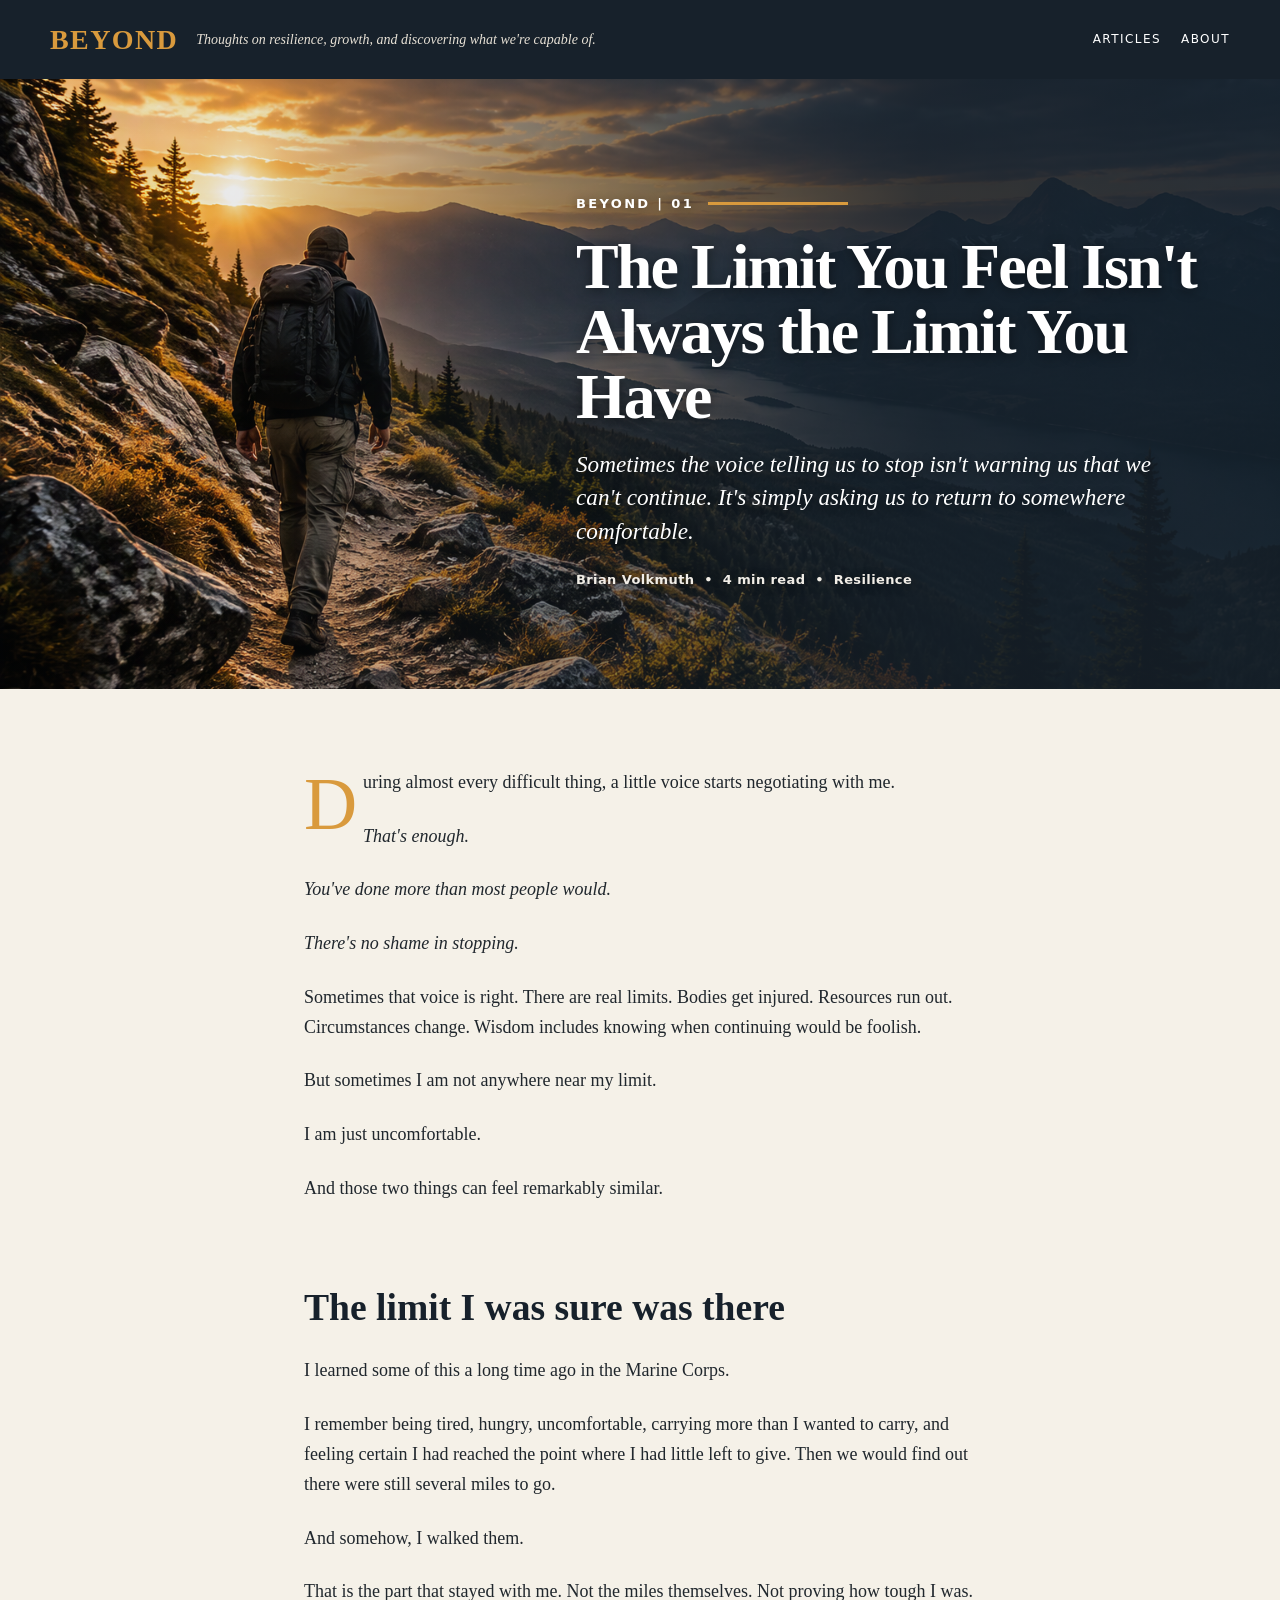
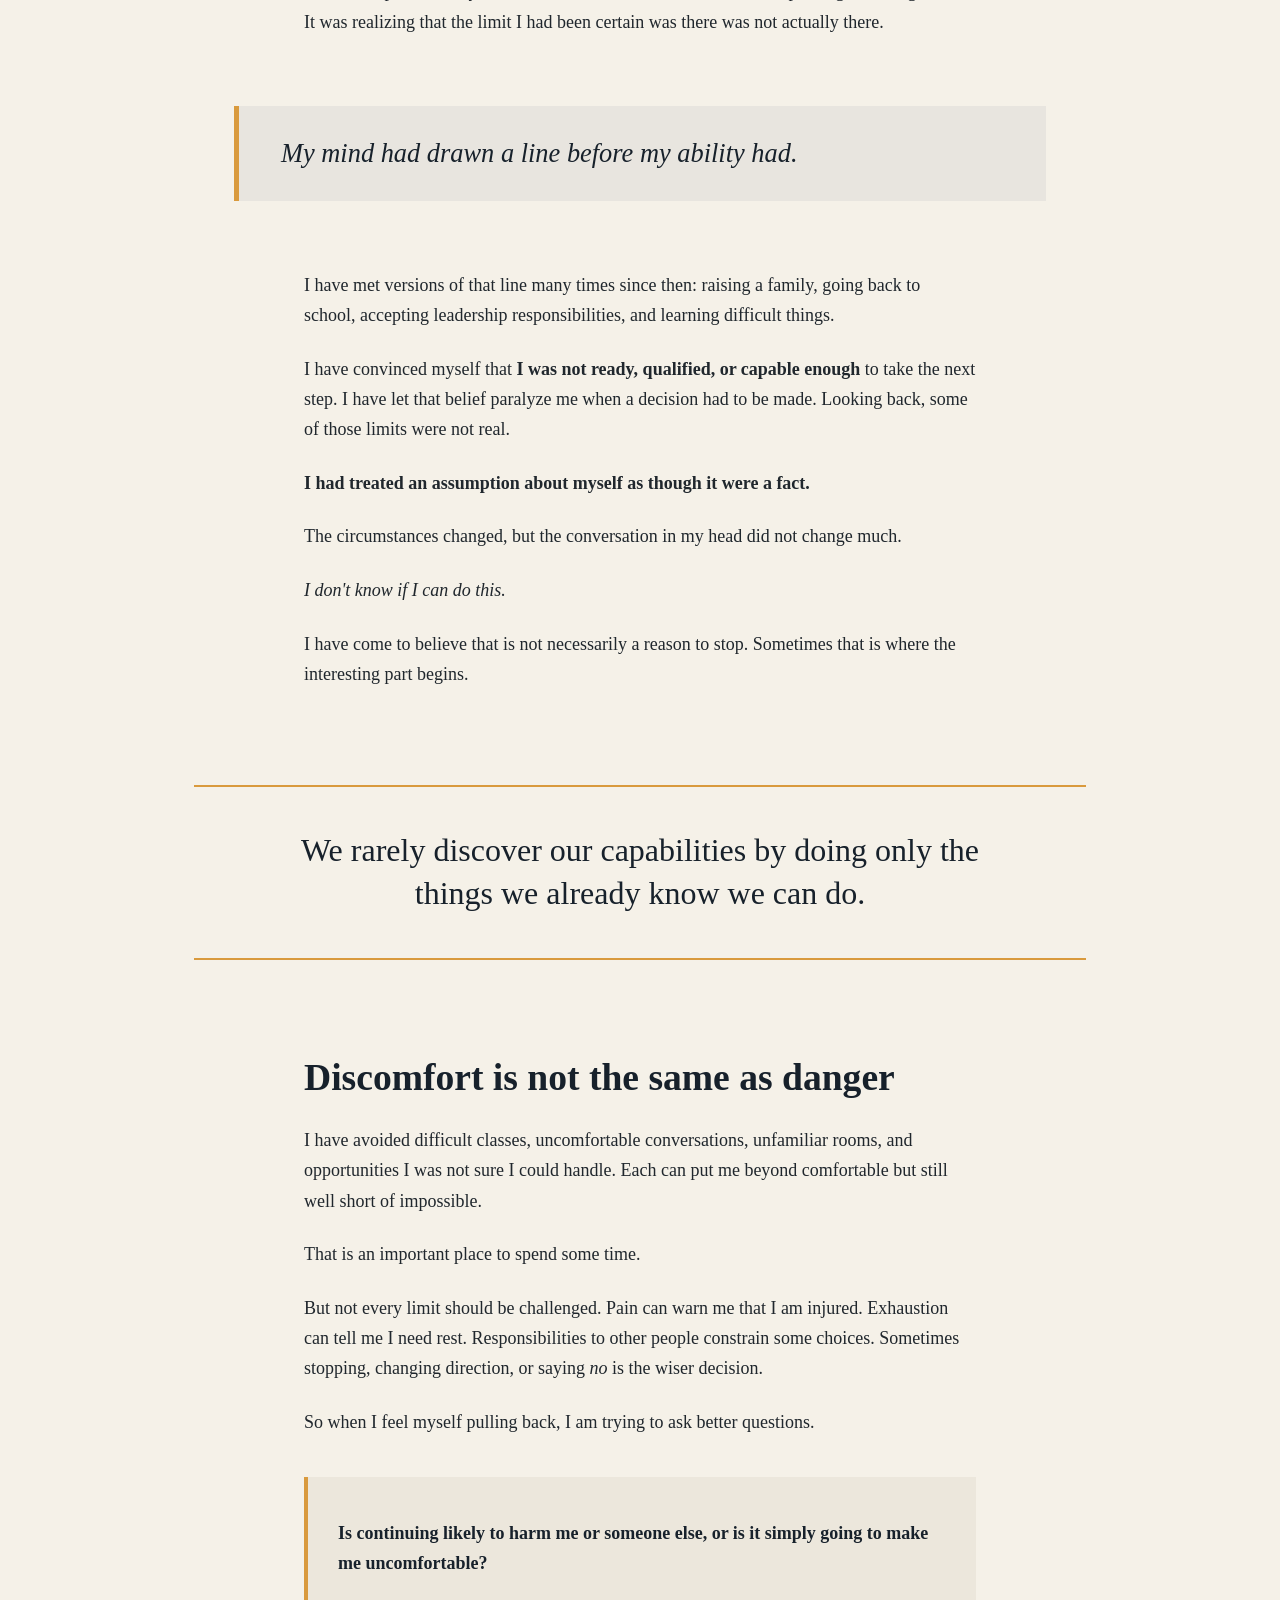
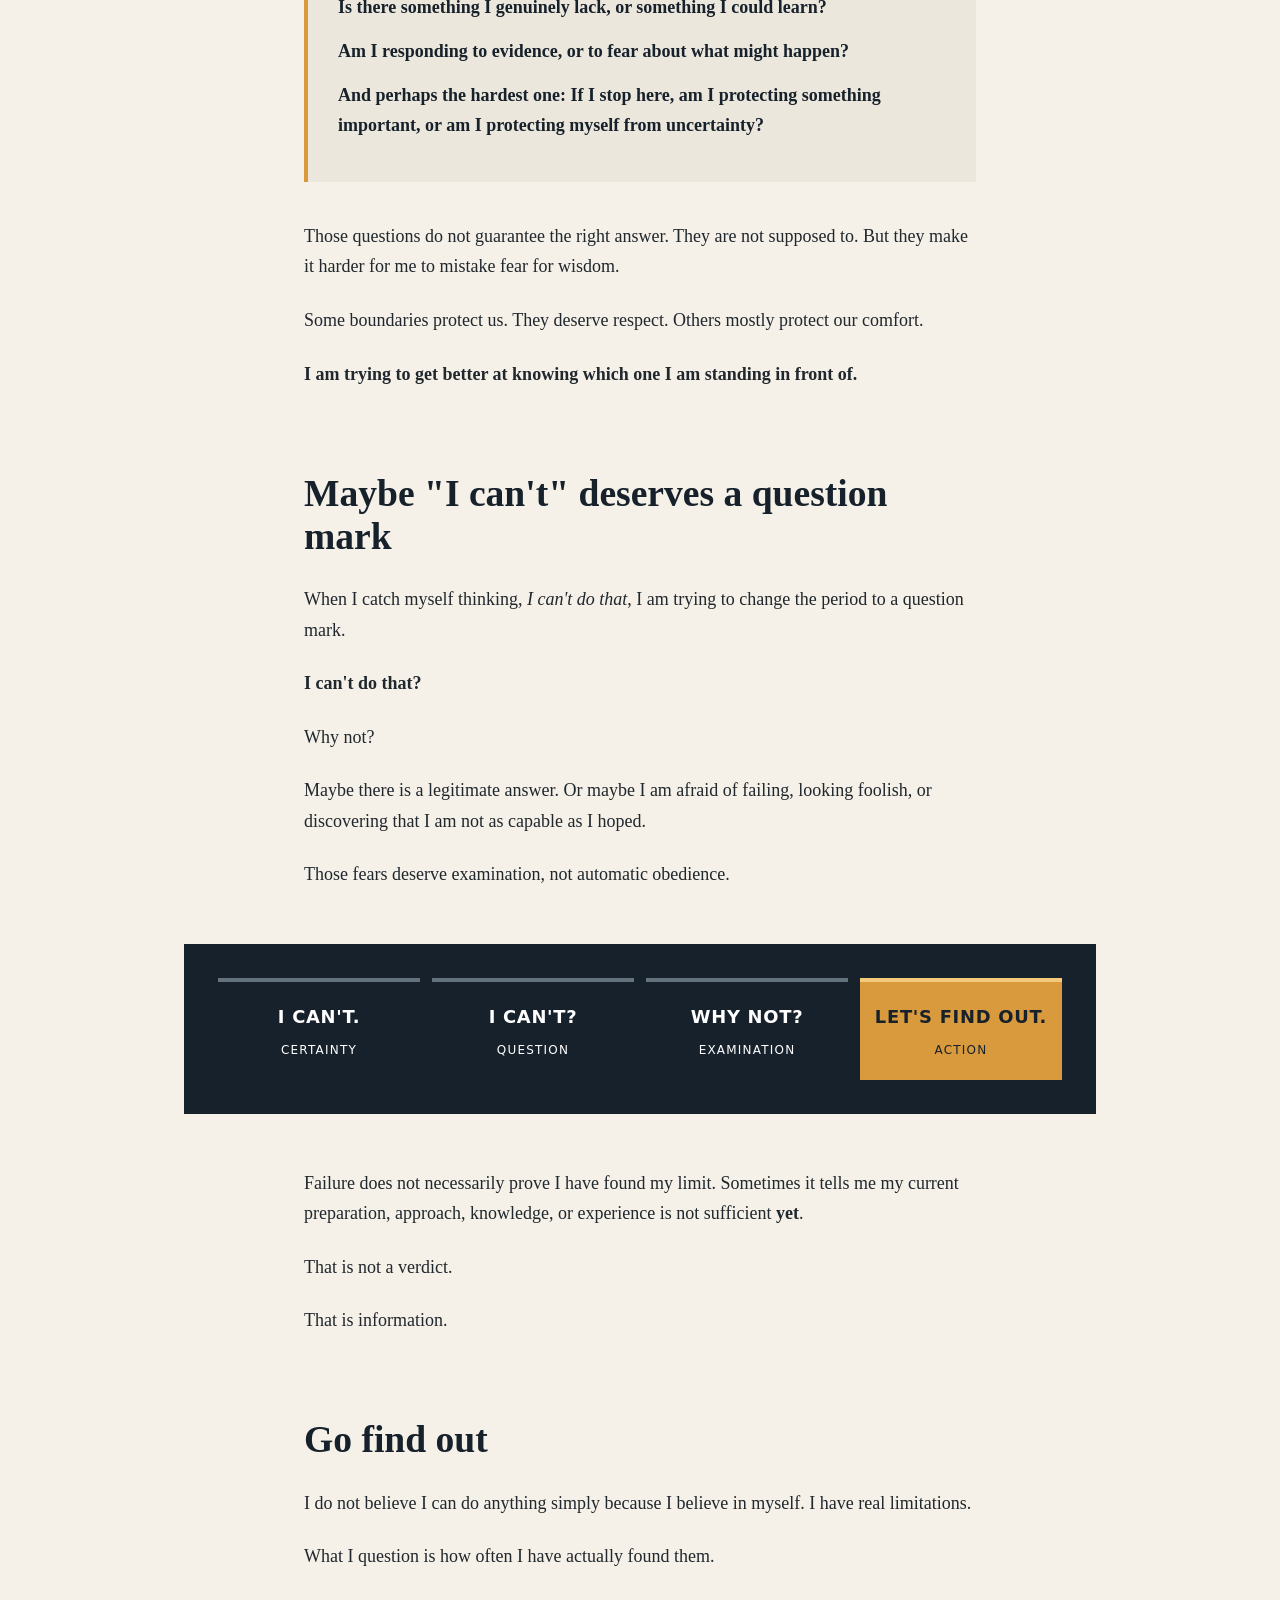
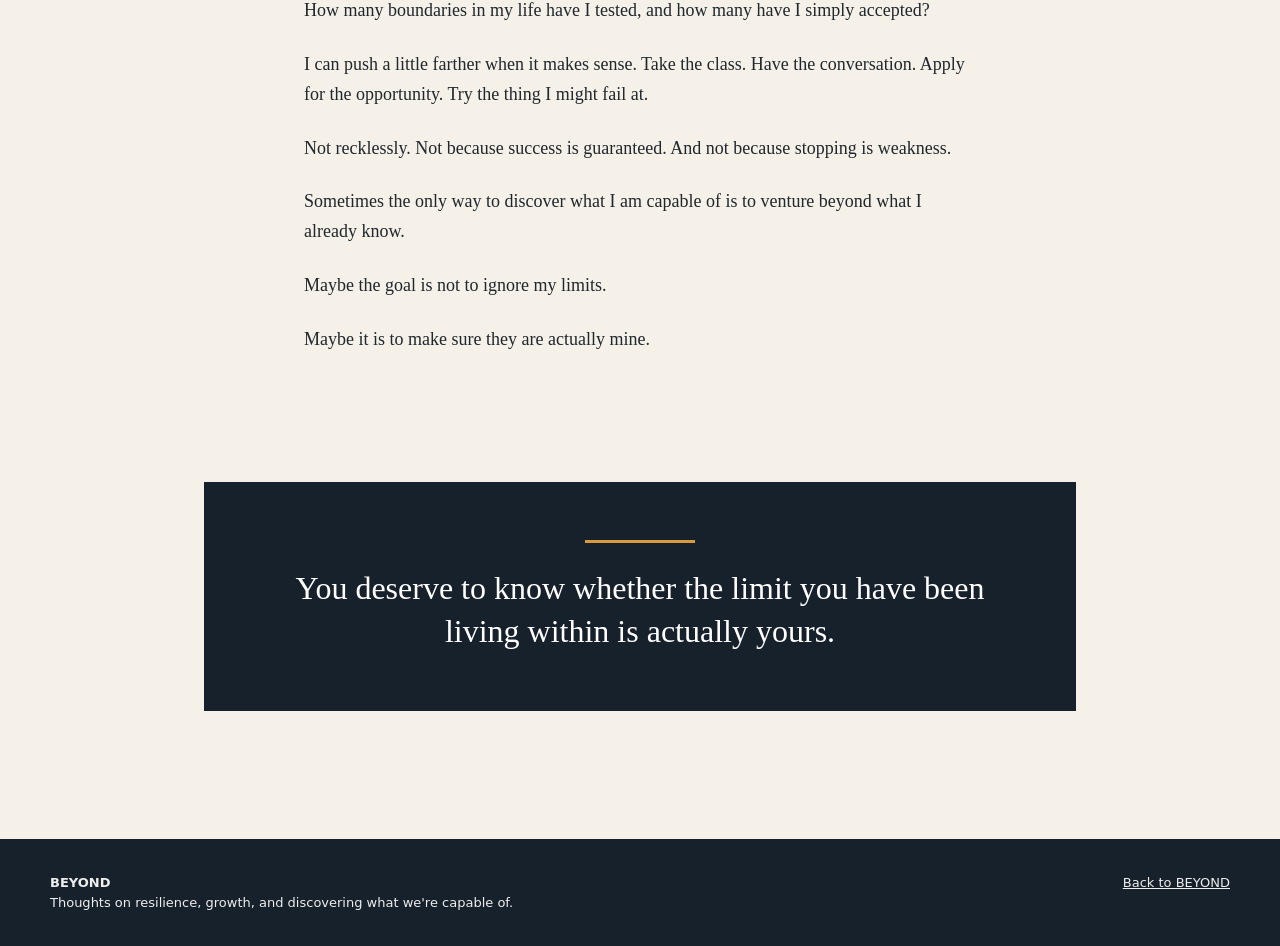
==== article01.html @ f35ab7b7 "Update article01.html" ====
<!doctype html>
<html lang="en">
<head>
<meta charset="utf-8">
<meta name="viewport" content="width=device-width, initial-scale=1">
<title>The Limit You Feel Isn't Always the Limit You Have | BEYOND 01</title>
<meta name="description" content="A reflection on real limits, perceived limits, and learning to tell the difference.">
<meta name="author" content="Brian Volkmuth">
<meta property="og:type" content="article">
<meta property="og:title" content="The Limit You Feel Isn't Always the Limit You Have">
<meta property="og:description" content="A reflection on real limits, perceived limits, and learning to tell the difference.">
<meta property="og:image" content="beyond-01-hero.png">
<style>
:root{--navy:#17212B;--amber:#D99A3D;--ivory:#F5F1E8;--ink:#20272D;--slate:#64727D;--reading:720px;--wide:1180px;--display:Georgia,"Times New Roman",serif;--ui:system-ui,-apple-system,BlinkMacSystemFont,"Segoe UI",Arial,sans-serif}*{box-sizing:border-box}html{scroll-behavior:smooth}body{margin:0;background:var(--ivory);color:var(--ink);font-family:var(--display);font-size:18px;line-height:1.68}a{color:inherit}.mast{background:var(--navy);color:#fff;padding:16px 24px}.mast-inner{max-width:var(--wide);margin:auto;display:flex;align-items:center;gap:18px;justify-content:space-between}.brand{font-size:28px;font-weight:700;letter-spacing:.05em;color:var(--amber);text-decoration:none}.tagline{font-style:italic;color:#e6e0d5;font-size:14px;flex:1}.nav{font-family:var(--ui);font-size:12px;letter-spacing:.12em;text-transform:uppercase;display:flex;gap:20px}.nav a{text-decoration:none}.hero{min-height:610px;background:linear-gradient(90deg,rgba(23,33,43,.08) 20%,rgba(23,33,43,.84) 72%),url("beyond-01-hero.png") center/cover no-repeat;display:flex;align-items:flex-end}.hero-inner{width:100%;max-width:var(--wide);margin:auto;padding:80px 34px 62px;display:flex;justify-content:flex-end}.hero-copy{max-width:620px;color:white;text-shadow:0 2px 12px rgba(0,0,0,.45)}.eyebrow{display:flex;align-items:center;gap:14px;font:700 13px/1 var(--ui);letter-spacing:.18em;text-transform:uppercase}.line{height:3px;background:var(--amber);width:140px}h1{font-size:clamp(2.55rem,5vw,4.4rem);line-height:1.02;margin:24px 0 18px;letter-spacing:-.03em}.deck{font-size:clamp(1.15rem,2vw,1.45rem);font-style:italic;line-height:1.45;margin:0 0 24px}.meta{font:600 13px/1.3 var(--ui);color:#f2eee7;letter-spacing:.03em}main{max-width:var(--reading);margin:0 auto;padding:78px 24px 96px}p{margin:0 0 1.3em}.opening p:first-child:first-letter{color:var(--amber);float:left;font-size:4.6rem;line-height:.78;padding:.12em .08em 0 0}.inner-thought{font-style:italic}h2{font-size:clamp(1.8rem,4vw,2.35rem);line-height:1.15;color:var(--navy);margin:2.2em 0 .7em}.reflection{margin:2.6em -70px;padding:30px 42px;border-left:5px solid var(--amber);background:#e8e5df;color:var(--navy);font-size:1.65rem;font-style:italic;line-height:1.35}blockquote{margin:3em -110px;padding:42px 70px;border-top:2px solid var(--amber);border-bottom:2px solid var(--amber);font-size:2rem;line-height:1.35;text-align:center;color:var(--navy)}.questions{margin:2.2em 0;padding:28px 30px;background:#ece7dc;border-left:4px solid var(--amber)}.questions p{font-weight:700;color:var(--navy);margin:.75em 0}.progression{margin:3em -120px;padding:34px;background:var(--navy);display:grid;grid-template-columns:repeat(4,1fr);gap:12px;color:white;font-family:var(--ui);text-align:center}.step{padding:20px 10px;border-top:4px solid var(--slate)}.step:last-child{background:var(--amber);color:var(--navy);border-top-color:#f5c97c}.step strong{display:block;font-size:1.12rem;letter-spacing:.04em}.step span{display:block;font-size:.75rem;margin-top:8px;text-transform:uppercase;letter-spacing:.1em}.closing{margin:4em -100px 1em;padding:58px 65px;background:var(--navy);color:white;font-size:2rem;line-height:1.35;text-align:center}.closing .line{margin:0 auto 24px;width:110px}footer{background:var(--navy);color:#eee;padding:34px 24px;font:13px/1.5 var(--ui)}.footer-inner{max-width:var(--wide);margin:auto;display:flex;justify-content:space-between;gap:24px}:focus-visible{outline:3px solid var(--amber);outline-offset:4px}@media(max-width:800px){body{font-size:17px}.tagline{display:none}.hero{min-height:650px;background:linear-gradient(0deg,rgba(23,33,43,.93),rgba(23,33,43,.08) 70%),url("beyond-01-hero.png") 35% center/cover no-repeat}.hero-inner{padding:52px 22px 42px;justify-content:flex-start}.reflection,blockquote,.progression,.closing{margin-left:0;margin-right:0}blockquote{padding:32px 22px;font-size:1.65rem}.progression{grid-template-columns:1fr 1fr;padding:18px}.closing{padding:40px 24px;font-size:1.65rem}.footer-inner{display:block}}@media(prefers-reduced-motion:reduce){html{scroll-behavior:auto}}
</style>
</head>
<body>
<header class="mast"><div class="mast-inner"><a class="brand" href="index.html">BEYOND</a><div class="tagline">Thoughts on resilience, growth, and discovering what we're capable of.</div><nav class="nav" aria-label="Primary"><a href="index.html#articles">Articles</a><a href="index.html#about">About</a></nav></div></header>
<section class="hero" aria-labelledby="article-title"><div class="hero-inner"><div class="hero-copy"><div class="eyebrow">BEYOND | 01 <span class="line" aria-hidden="true"></span></div><h1 id="article-title">The Limit You Feel Isn't Always the Limit You Have</h1><p class="deck">Sometimes the voice telling us to stop isn't warning us that we can't continue. It's simply asking us to return to somewhere comfortable.</p><div class="meta">Brian Volkmuth &nbsp;•&nbsp; 4 min read &nbsp;•&nbsp; Resilience</div></div></div></section>
<main id="article">
<section class="opening"><p>During almost every difficult thing, a little voice starts negotiating with me.</p><p><em>That's enough.</em></p><p><em>You've done more than most people would.</em></p><p><em>There's no shame in stopping.</em></p><p>Sometimes that voice is right. There are real limits. Bodies get injured. Resources run out. Circumstances change. Wisdom includes knowing when continuing would be foolish.</p><p>But sometimes I am not anywhere near my limit.</p><p>I am just uncomfortable.</p><p>And those two things can feel remarkably similar.</p></section>
<h2>The limit I was sure was there</h2><p>I learned some of this a long time ago in the Marine Corps.</p><p>I remember being tired, hungry, uncomfortable, carrying more than I wanted to carry, and feeling certain I had reached the point where I had little left to give. Then we would find out there were still several miles to go.</p><p>And somehow, I walked them.</p><p>That is the part that stayed with me. Not the miles themselves. Not proving how tough I was. It was realizing that the limit I had been certain was there was not actually there.</p><aside class="reflection">My mind had drawn a line before my ability had.</aside><p>I have met versions of that line many times since then: raising a family, going back to school, accepting leadership responsibilities, and learning difficult things.</p><p>I have convinced myself that <strong>I was not ready, qualified, or capable enough</strong> to take the next step. I have let that belief paralyze me when a decision had to be made. Looking back, some of those limits were not real.</p><p><strong>I had treated an assumption about myself as though it were a fact.</strong></p><p>The circumstances changed, but the conversation in my head did not change much.</p><p class="inner-thought">I don't know if I can do this.</p><p>I have come to believe that is not necessarily a reason to stop. Sometimes that is where the interesting part begins.</p><blockquote>We rarely discover our capabilities by doing only the things we already know we can do.</blockquote>
<h2>Discomfort is not the same as danger</h2><p>I have avoided difficult classes, uncomfortable conversations, unfamiliar rooms, and opportunities I was not sure I could handle. Each can put me beyond comfortable but still well short of impossible.</p><p>That is an important place to spend some time.</p><p>But not every limit should be challenged. Pain can warn me that I am injured. Exhaustion can tell me I need rest. Responsibilities to other people constrain some choices. Sometimes stopping, changing direction, or saying <em>no</em> is the wiser decision.</p><p>So when I feel myself pulling back, I am trying to ask better questions.</p><div class="questions"><p>Is continuing likely to harm me or someone else, or is it simply going to make me uncomfortable?</p><p>Is there something I genuinely lack, or something I could learn?</p><p>Am I responding to evidence, or to fear about what might happen?</p><p>And perhaps the hardest one: If I stop here, am I protecting something important, or am I protecting myself from uncertainty?</p></div><p>Those questions do not guarantee the right answer. They are not supposed to. But they make it harder for me to mistake fear for wisdom.</p><p>Some boundaries protect us. They deserve respect. Others mostly protect our comfort.</p><p><strong>I am trying to get better at knowing which one I am standing in front of.</strong></p>
<h2>Maybe "I can't" deserves a question mark</h2><p>When I catch myself thinking, <em>I can't do that</em>, I am trying to change the period to a question mark.</p><p><strong>I can't do that?</strong></p><p>Why not?</p><p>Maybe there is a legitimate answer. Or maybe I am afraid of failing, looking foolish, or discovering that I am not as capable as I hoped.</p><p>Those fears deserve examination, not automatic obedience.</p><div class="progression" role="group" aria-label="From certainty to action"><div class="step"><strong>I CAN'T.</strong><span>Certainty</span></div><div class="step"><strong>I CAN'T?</strong><span>Question</span></div><div class="step"><strong>WHY NOT?</strong><span>Examination</span></div><div class="step"><strong>LET'S FIND OUT.</strong><span>Action</span></div></div><p>Failure does not necessarily prove I have found my limit. Sometimes it tells me my current preparation, approach, knowledge, or experience is not sufficient <strong>yet</strong>.</p><p>That is not a verdict.</p><p>That is information.</p>
<h2>Go find out</h2><p>I do not believe I can do anything simply because I believe in myself. I have real limitations.</p><p>What I question is how often I have actually found them.</p><p>How many boundaries in my life have I tested, and how many have I simply accepted?</p><p>I can push a little farther when it makes sense. Take the class. Have the conversation. Apply for the opportunity. Try the thing I might fail at.</p><p>Not recklessly. Not because success is guaranteed. And not because stopping is weakness.</p><p>Sometimes the only way to discover what I am capable of is to venture beyond what I already know.</p><p>Maybe the goal is not to ignore my limits.</p><p>Maybe it is to make sure they are actually mine.</p><section class="closing"><div class="line" aria-hidden="true"></div>You deserve to know whether the limit you have been living within is actually yours.</section>
</main><footer><div class="footer-inner"><div><strong>BEYOND</strong><br>Thoughts on resilience, growth, and discovering what we're capable of.</div><div><a href="index.html">Back to BEYOND</a></div></div></footer></body></html>
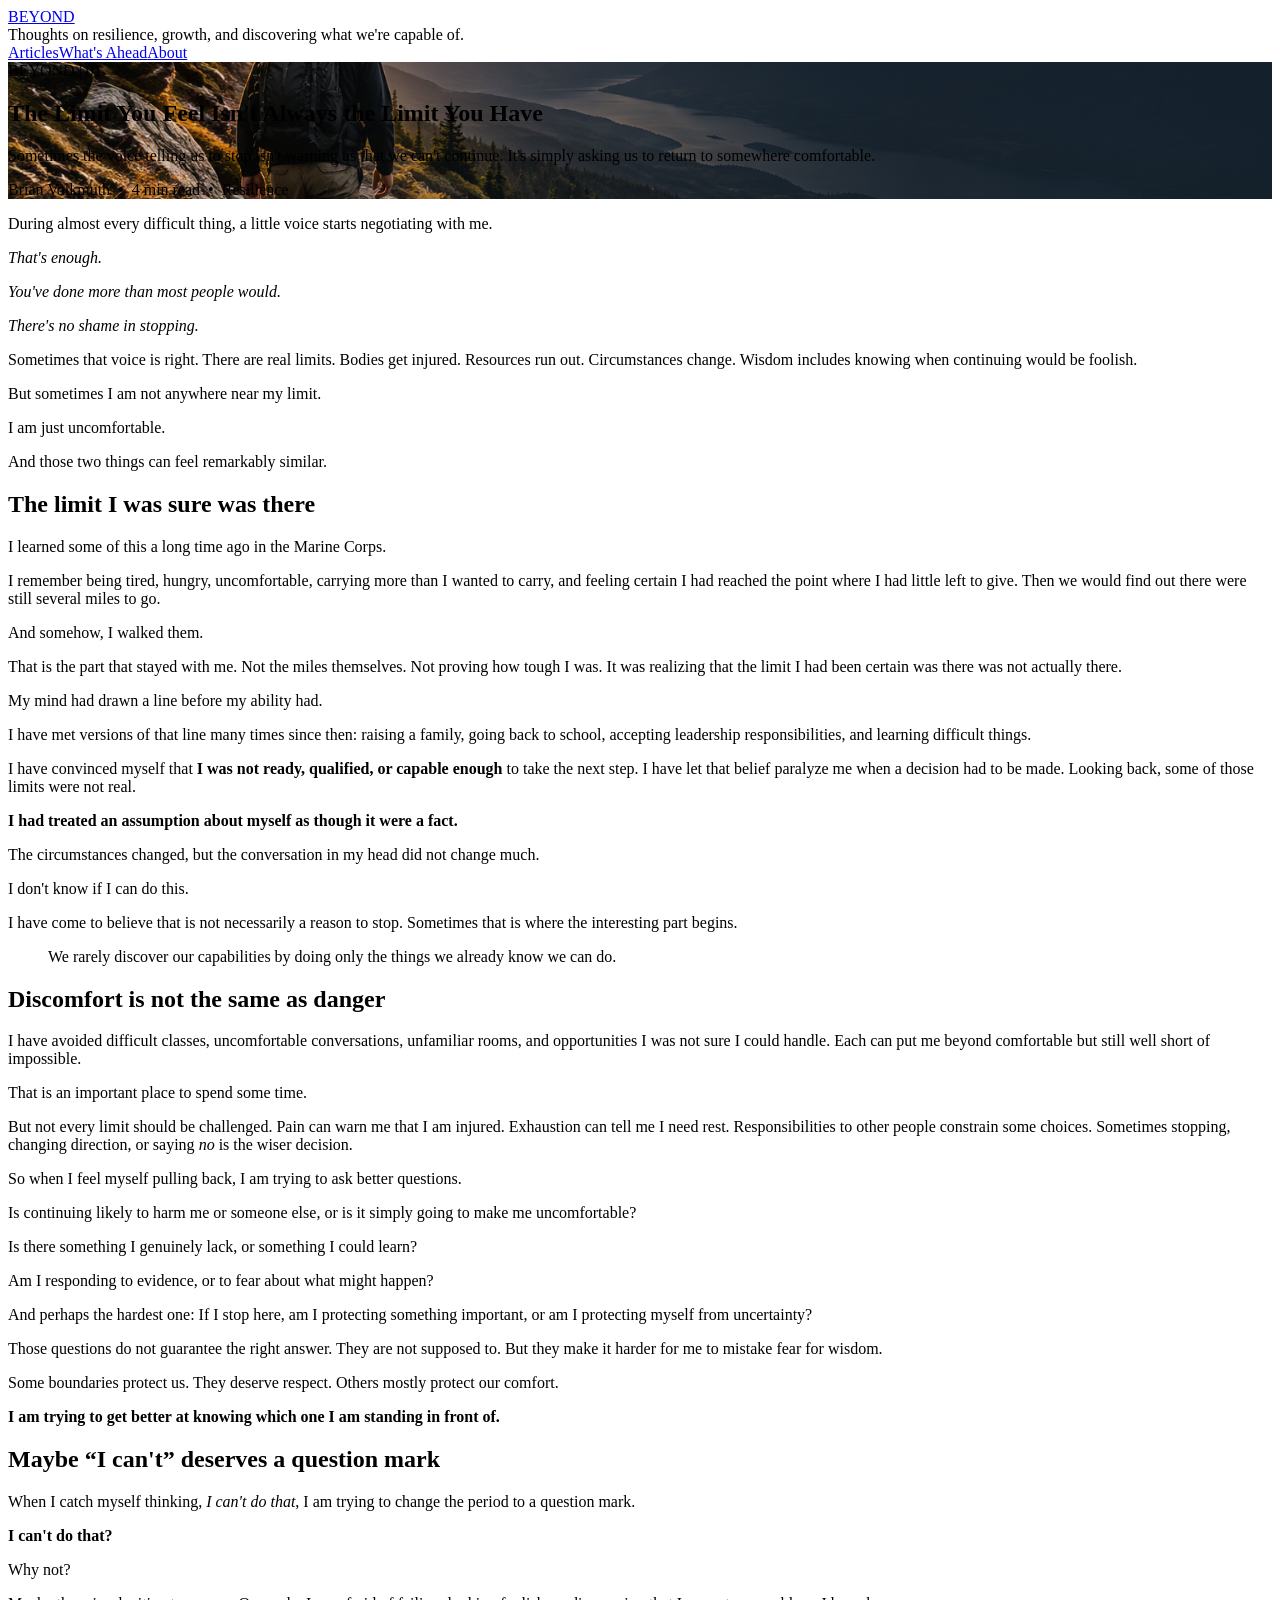
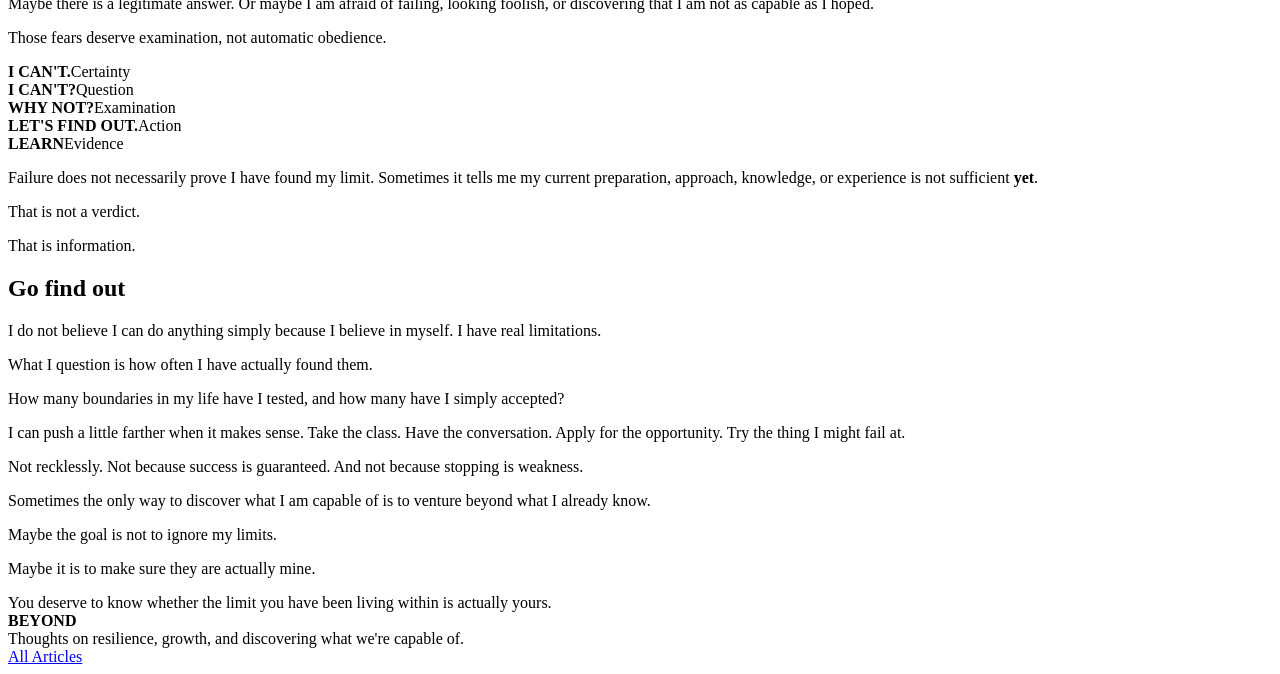
==== commit 9722e483: "Add files via upload" ====
--- a/article01.html
+++ b/article01.html
@@ -1,26 +1,27 @@
-<!doctype html>
-<html lang="en">
-<head>
-<meta charset="utf-8">
-<meta name="viewport" content="width=device-width, initial-scale=1">
-<title>The Limit You Feel Isn't Always the Limit You Have | BEYOND 01</title>
-<meta name="description" content="A reflection on real limits, perceived limits, and learning to tell the difference.">
-<meta name="author" content="Brian Volkmuth">
-<meta property="og:type" content="article">
-<meta property="og:title" content="The Limit You Feel Isn't Always the Limit You Have">
-<meta property="og:description" content="A reflection on real limits, perceived limits, and learning to tell the difference.">
-<meta property="og:image" content="beyond-01-hero.png">
-<style>
-:root{--navy:#17212B;--amber:#D99A3D;--ivory:#F5F1E8;--ink:#20272D;--slate:#64727D;--reading:720px;--wide:1180px;--display:Georgia,"Times New Roman",serif;--ui:system-ui,-apple-system,BlinkMacSystemFont,"Segoe UI",Arial,sans-serif}*{box-sizing:border-box}html{scroll-behavior:smooth}body{margin:0;background:var(--ivory);color:var(--ink);font-family:var(--display);font-size:18px;line-height:1.68}a{color:inherit}.mast{background:var(--navy);color:#fff;padding:16px 24px}.mast-inner{max-width:var(--wide);margin:auto;display:flex;align-items:center;gap:18px;justify-content:space-between}.brand{font-size:28px;font-weight:700;letter-spacing:.05em;color:var(--amber);text-decoration:none}.tagline{font-style:italic;color:#e6e0d5;font-size:14px;flex:1}.nav{font-family:var(--ui);font-size:12px;letter-spacing:.12em;text-transform:uppercase;display:flex;gap:20px}.nav a{text-decoration:none}.hero{min-height:610px;background:linear-gradient(90deg,rgba(23,33,43,.08) 20%,rgba(23,33,43,.84) 72%),url("beyond-01-hero.png") center/cover no-repeat;display:flex;align-items:flex-end}.hero-inner{width:100%;max-width:var(--wide);margin:auto;padding:80px 34px 62px;display:flex;justify-content:flex-end}.hero-copy{max-width:620px;color:white;text-shadow:0 2px 12px rgba(0,0,0,.45)}.eyebrow{display:flex;align-items:center;gap:14px;font:700 13px/1 var(--ui);letter-spacing:.18em;text-transform:uppercase}.line{height:3px;background:var(--amber);width:140px}h1{font-size:clamp(2.55rem,5vw,4.4rem);line-height:1.02;margin:24px 0 18px;letter-spacing:-.03em}.deck{font-size:clamp(1.15rem,2vw,1.45rem);font-style:italic;line-height:1.45;margin:0 0 24px}.meta{font:600 13px/1.3 var(--ui);color:#f2eee7;letter-spacing:.03em}main{max-width:var(--reading);margin:0 auto;padding:78px 24px 96px}p{margin:0 0 1.3em}.opening p:first-child:first-letter{color:var(--amber);float:left;font-size:4.6rem;line-height:.78;padding:.12em .08em 0 0}.inner-thought{font-style:italic}h2{font-size:clamp(1.8rem,4vw,2.35rem);line-height:1.15;color:var(--navy);margin:2.2em 0 .7em}.reflection{margin:2.6em -70px;padding:30px 42px;border-left:5px solid var(--amber);background:#e8e5df;color:var(--navy);font-size:1.65rem;font-style:italic;line-height:1.35}blockquote{margin:3em -110px;padding:42px 70px;border-top:2px solid var(--amber);border-bottom:2px solid var(--amber);font-size:2rem;line-height:1.35;text-align:center;color:var(--navy)}.questions{margin:2.2em 0;padding:28px 30px;background:#ece7dc;border-left:4px solid var(--amber)}.questions p{font-weight:700;color:var(--navy);margin:.75em 0}.progression{margin:3em -120px;padding:34px;background:var(--navy);display:grid;grid-template-columns:repeat(4,1fr);gap:12px;color:white;font-family:var(--ui);text-align:center}.step{padding:20px 10px;border-top:4px solid var(--slate)}.step:last-child{background:var(--amber);color:var(--navy);border-top-color:#f5c97c}.step strong{display:block;font-size:1.12rem;letter-spacing:.04em}.step span{display:block;font-size:.75rem;margin-top:8px;text-transform:uppercase;letter-spacing:.1em}.closing{margin:4em -100px 1em;padding:58px 65px;background:var(--navy);color:white;font-size:2rem;line-height:1.35;text-align:center}.closing .line{margin:0 auto 24px;width:110px}footer{background:var(--navy);color:#eee;padding:34px 24px;font:13px/1.5 var(--ui)}.footer-inner{max-width:var(--wide);margin:auto;display:flex;justify-content:space-between;gap:24px}:focus-visible{outline:3px solid var(--amber);outline-offset:4px}@media(max-width:800px){body{font-size:17px}.tagline{display:none}.hero{min-height:650px;background:linear-gradient(0deg,rgba(23,33,43,.93),rgba(23,33,43,.08) 70%),url("beyond-01-hero.png") 35% center/cover no-repeat}.hero-inner{padding:52px 22px 42px;justify-content:flex-start}.reflection,blockquote,.progression,.closing{margin-left:0;margin-right:0}blockquote{padding:32px 22px;font-size:1.65rem}.progression{grid-template-columns:1fr 1fr;padding:18px}.closing{padding:40px 24px;font-size:1.65rem}.footer-inner{display:block}}@media(prefers-reduced-motion:reduce){html{scroll-behavior:auto}}
-</style>
-</head>
-<body>
-<header class="mast"><div class="mast-inner"><a class="brand" href="index.html">BEYOND</a><div class="tagline">Thoughts on resilience, growth, and discovering what we're capable of.</div><nav class="nav" aria-label="Primary"><a href="index.html#articles">Articles</a><a href="index.html#about">About</a></nav></div></header>
-<section class="hero" aria-labelledby="article-title"><div class="hero-inner"><div class="hero-copy"><div class="eyebrow">BEYOND | 01 <span class="line" aria-hidden="true"></span></div><h1 id="article-title">The Limit You Feel Isn't Always the Limit You Have</h1><p class="deck">Sometimes the voice telling us to stop isn't warning us that we can't continue. It's simply asking us to return to somewhere comfortable.</p><div class="meta">Brian Volkmuth &nbsp;•&nbsp; 4 min read &nbsp;•&nbsp; Resilience</div></div></div></section>
-<main id="article">
-<section class="opening"><p>During almost every difficult thing, a little voice starts negotiating with me.</p><p><em>That's enough.</em></p><p><em>You've done more than most people would.</em></p><p><em>There's no shame in stopping.</em></p><p>Sometimes that voice is right. There are real limits. Bodies get injured. Resources run out. Circumstances change. Wisdom includes knowing when continuing would be foolish.</p><p>But sometimes I am not anywhere near my limit.</p><p>I am just uncomfortable.</p><p>And those two things can feel remarkably similar.</p></section>
-<h2>The limit I was sure was there</h2><p>I learned some of this a long time ago in the Marine Corps.</p><p>I remember being tired, hungry, uncomfortable, carrying more than I wanted to carry, and feeling certain I had reached the point where I had little left to give. Then we would find out there were still several miles to go.</p><p>And somehow, I walked them.</p><p>That is the part that stayed with me. Not the miles themselves. Not proving how tough I was. It was realizing that the limit I had been certain was there was not actually there.</p><aside class="reflection">My mind had drawn a line before my ability had.</aside><p>I have met versions of that line many times since then: raising a family, going back to school, accepting leadership responsibilities, and learning difficult things.</p><p>I have convinced myself that <strong>I was not ready, qualified, or capable enough</strong> to take the next step. I have let that belief paralyze me when a decision had to be made. Looking back, some of those limits were not real.</p><p><strong>I had treated an assumption about myself as though it were a fact.</strong></p><p>The circumstances changed, but the conversation in my head did not change much.</p><p class="inner-thought">I don't know if I can do this.</p><p>I have come to believe that is not necessarily a reason to stop. Sometimes that is where the interesting part begins.</p><blockquote>We rarely discover our capabilities by doing only the things we already know we can do.</blockquote>
-<h2>Discomfort is not the same as danger</h2><p>I have avoided difficult classes, uncomfortable conversations, unfamiliar rooms, and opportunities I was not sure I could handle. Each can put me beyond comfortable but still well short of impossible.</p><p>That is an important place to spend some time.</p><p>But not every limit should be challenged. Pain can warn me that I am injured. Exhaustion can tell me I need rest. Responsibilities to other people constrain some choices. Sometimes stopping, changing direction, or saying <em>no</em> is the wiser decision.</p><p>So when I feel myself pulling back, I am trying to ask better questions.</p><div class="questions"><p>Is continuing likely to harm me or someone else, or is it simply going to make me uncomfortable?</p><p>Is there something I genuinely lack, or something I could learn?</p><p>Am I responding to evidence, or to fear about what might happen?</p><p>And perhaps the hardest one: If I stop here, am I protecting something important, or am I protecting myself from uncertainty?</p></div><p>Those questions do not guarantee the right answer. They are not supposed to. But they make it harder for me to mistake fear for wisdom.</p><p>Some boundaries protect us. They deserve respect. Others mostly protect our comfort.</p><p><strong>I am trying to get better at knowing which one I am standing in front of.</strong></p>
-<h2>Maybe "I can't" deserves a question mark</h2><p>When I catch myself thinking, <em>I can't do that</em>, I am trying to change the period to a question mark.</p><p><strong>I can't do that?</strong></p><p>Why not?</p><p>Maybe there is a legitimate answer. Or maybe I am afraid of failing, looking foolish, or discovering that I am not as capable as I hoped.</p><p>Those fears deserve examination, not automatic obedience.</p><div class="progression" role="group" aria-label="From certainty to action"><div class="step"><strong>I CAN'T.</strong><span>Certainty</span></div><div class="step"><strong>I CAN'T?</strong><span>Question</span></div><div class="step"><strong>WHY NOT?</strong><span>Examination</span></div><div class="step"><strong>LET'S FIND OUT.</strong><span>Action</span></div></div><p>Failure does not necessarily prove I have found my limit. Sometimes it tells me my current preparation, approach, knowledge, or experience is not sufficient <strong>yet</strong>.</p><p>That is not a verdict.</p><p>That is information.</p>
-<h2>Go find out</h2><p>I do not believe I can do anything simply because I believe in myself. I have real limitations.</p><p>What I question is how often I have actually found them.</p><p>How many boundaries in my life have I tested, and how many have I simply accepted?</p><p>I can push a little farther when it makes sense. Take the class. Have the conversation. Apply for the opportunity. Try the thing I might fail at.</p><p>Not recklessly. Not because success is guaranteed. And not because stopping is weakness.</p><p>Sometimes the only way to discover what I am capable of is to venture beyond what I already know.</p><p>Maybe the goal is not to ignore my limits.</p><p>Maybe it is to make sure they are actually mine.</p><section class="closing"><div class="line" aria-hidden="true"></div>You deserve to know whether the limit you have been living within is actually yours.</section>
-</main><footer><div class="footer-inner"><div><strong>BEYOND</strong><br>Thoughts on resilience, growth, and discovering what we're capable of.</div><div><a href="index.html">Back to BEYOND</a></div></div></footer></body></html>
+<!doctype html>
+<html lang="en">
+<head>
+<meta charset="utf-8">
+<meta name="viewport" content="width=device-width, initial-scale=1">
+<title>The Limit You Feel Isn't Always the Limit You Have | BEYOND 01</title>
+<meta name="description" content="A reflection on real limits, perceived limits, and learning to tell the difference.">
+<meta name="author" content="Brian Volkmuth">
+<meta property="og:type" content="article">
+<meta property="og:title" content="The Limit You Feel Isn't Always the Limit You Have">
+<meta property="og:description" content="A reflection on real limits, perceived limits, and learning to tell the difference.">
+<meta property="og:image" content="beyond-01-hero.png">
+<link rel="stylesheet" href="beyond.css">
+<style>
+.hero{background:linear-gradient(90deg,rgba(23,33,43,.08) 20%,rgba(23,33,43,.84) 72%),url("beyond-01-hero.png") center/cover no-repeat}
+</style>
+</head>
+<body>
+<header class="mast"><div class="mast-inner"><a class="brand" href="index.html">BEYOND</a><div class="tagline">Thoughts on resilience, growth, and discovering what we're capable of.</div><nav class="nav"><a href="index.html#articles">Articles</a><a href="index.html#ahead">What's Ahead</a><a href="index.html#about">About</a></nav></div></header>
+<section class="hero" aria-labelledby="article-title"><div class="hero-inner"><div class="hero-copy"><div class="eyebrow">BEYOND | 01 <span class="line"></span></div><h1 id="article-title">The Limit You Feel Isn't Always the Limit You Have</h1><p class="deck">Sometimes the voice telling us to stop isn't warning us that we can't continue. It's simply asking us to return to somewhere comfortable.</p><div class="meta">Brian Volkmuth &nbsp;•&nbsp; 4 min read &nbsp;•&nbsp; Resilience</div></div></div></section>
+<main id="article"><section class="opening"><p>During almost every difficult thing, a little voice starts negotiating with me.</p><p><em>That's enough.</em></p><p><em>You've done more than most people would.</em></p><p><em>There's no shame in stopping.</em></p><p>Sometimes that voice is right. There are real limits. Bodies get injured. Resources run out. Circumstances change. Wisdom includes knowing when continuing would be foolish.</p><p>But sometimes I am not anywhere near my limit.</p><p>I am just uncomfortable.</p><p>And those two things can feel remarkably similar.</p></section>
+<h2>The limit I was sure was there</h2><p>I learned some of this a long time ago in the Marine Corps.</p><p>I remember being tired, hungry, uncomfortable, carrying more than I wanted to carry, and feeling certain I had reached the point where I had little left to give. Then we would find out there were still several miles to go.</p><p>And somehow, I walked them.</p><p>That is the part that stayed with me. Not the miles themselves. Not proving how tough I was. It was realizing that the limit I had been certain was there was not actually there.</p><aside class="reflection">My mind had drawn a line before my ability had.</aside><p>I have met versions of that line many times since then: raising a family, going back to school, accepting leadership responsibilities, and learning difficult things.</p><p>I have convinced myself that <strong>I was not ready, qualified, or capable enough</strong> to take the next step. I have let that belief paralyze me when a decision had to be made. Looking back, some of those limits were not real.</p><p><strong>I had treated an assumption about myself as though it were a fact.</strong></p><p>The circumstances changed, but the conversation in my head did not change much.</p><p class="inner-thought">I don't know if I can do this.</p><p>I have come to believe that is not necessarily a reason to stop. Sometimes that is where the interesting part begins.</p><blockquote>We rarely discover our capabilities by doing only the things we already know we can do.</blockquote>
+<h2>Discomfort is not the same as danger</h2><p>I have avoided difficult classes, uncomfortable conversations, unfamiliar rooms, and opportunities I was not sure I could handle. Each can put me beyond comfortable but still well short of impossible.</p><p>That is an important place to spend some time.</p><p>But not every limit should be challenged. Pain can warn me that I am injured. Exhaustion can tell me I need rest. Responsibilities to other people constrain some choices. Sometimes stopping, changing direction, or saying <em>no</em> is the wiser decision.</p><p>So when I feel myself pulling back, I am trying to ask better questions.</p><div class="questions"><p>Is continuing likely to harm me or someone else, or is it simply going to make me uncomfortable?</p><p>Is there something I genuinely lack, or something I could learn?</p><p>Am I responding to evidence, or to fear about what might happen?</p><p>And perhaps the hardest one: If I stop here, am I protecting something important, or am I protecting myself from uncertainty?</p></div><p>Those questions do not guarantee the right answer. They are not supposed to. But they make it harder for me to mistake fear for wisdom.</p><p>Some boundaries protect us. They deserve respect. Others mostly protect our comfort.</p><p><strong>I am trying to get better at knowing which one I am standing in front of.</strong></p>
+<h2>Maybe “I can't” deserves a question mark</h2><p>When I catch myself thinking, <em>I can't do that</em>, I am trying to change the period to a question mark.</p><p><strong>I can't do that?</strong></p><p>Why not?</p><p>Maybe there is a legitimate answer. Or maybe I am afraid of failing, looking foolish, or discovering that I am not as capable as I hoped.</p><p>Those fears deserve examination, not automatic obedience.</p><div class="progression highlight-4"><div class="step"><strong>I CAN'T.</strong><span>Certainty</span></div><div class="step"><strong>I CAN'T?</strong><span>Question</span></div><div class="step"><strong>WHY NOT?</strong><span>Examination</span></div><div class="step"><strong>LET'S FIND OUT.</strong><span>Action</span></div><div class="step"><strong>LEARN</strong><span>Evidence</span></div></div><p>Failure does not necessarily prove I have found my limit. Sometimes it tells me my current preparation, approach, knowledge, or experience is not sufficient <strong>yet</strong>.</p><p>That is not a verdict.</p><p>That is information.</p>
+<h2>Go find out</h2><p>I do not believe I can do anything simply because I believe in myself. I have real limitations.</p><p>What I question is how often I have actually found them.</p><p>How many boundaries in my life have I tested, and how many have I simply accepted?</p><p>I can push a little farther when it makes sense. Take the class. Have the conversation. Apply for the opportunity. Try the thing I might fail at.</p><p>Not recklessly. Not because success is guaranteed. And not because stopping is weakness.</p><p>Sometimes the only way to discover what I am capable of is to venture beyond what I already know.</p><p>Maybe the goal is not to ignore my limits.</p><p>Maybe it is to make sure they are actually mine.</p><section class="closing"><div class="line"></div>You deserve to know whether the limit you have been living within is actually yours.</section></main>
+<footer><div class="footer-inner"><div><strong>BEYOND</strong><br>Thoughts on resilience, growth, and discovering what we're capable of.</div><div class="footer-nav"><a href="index.html">All Articles</a></div></div></footer>
+</body></html>
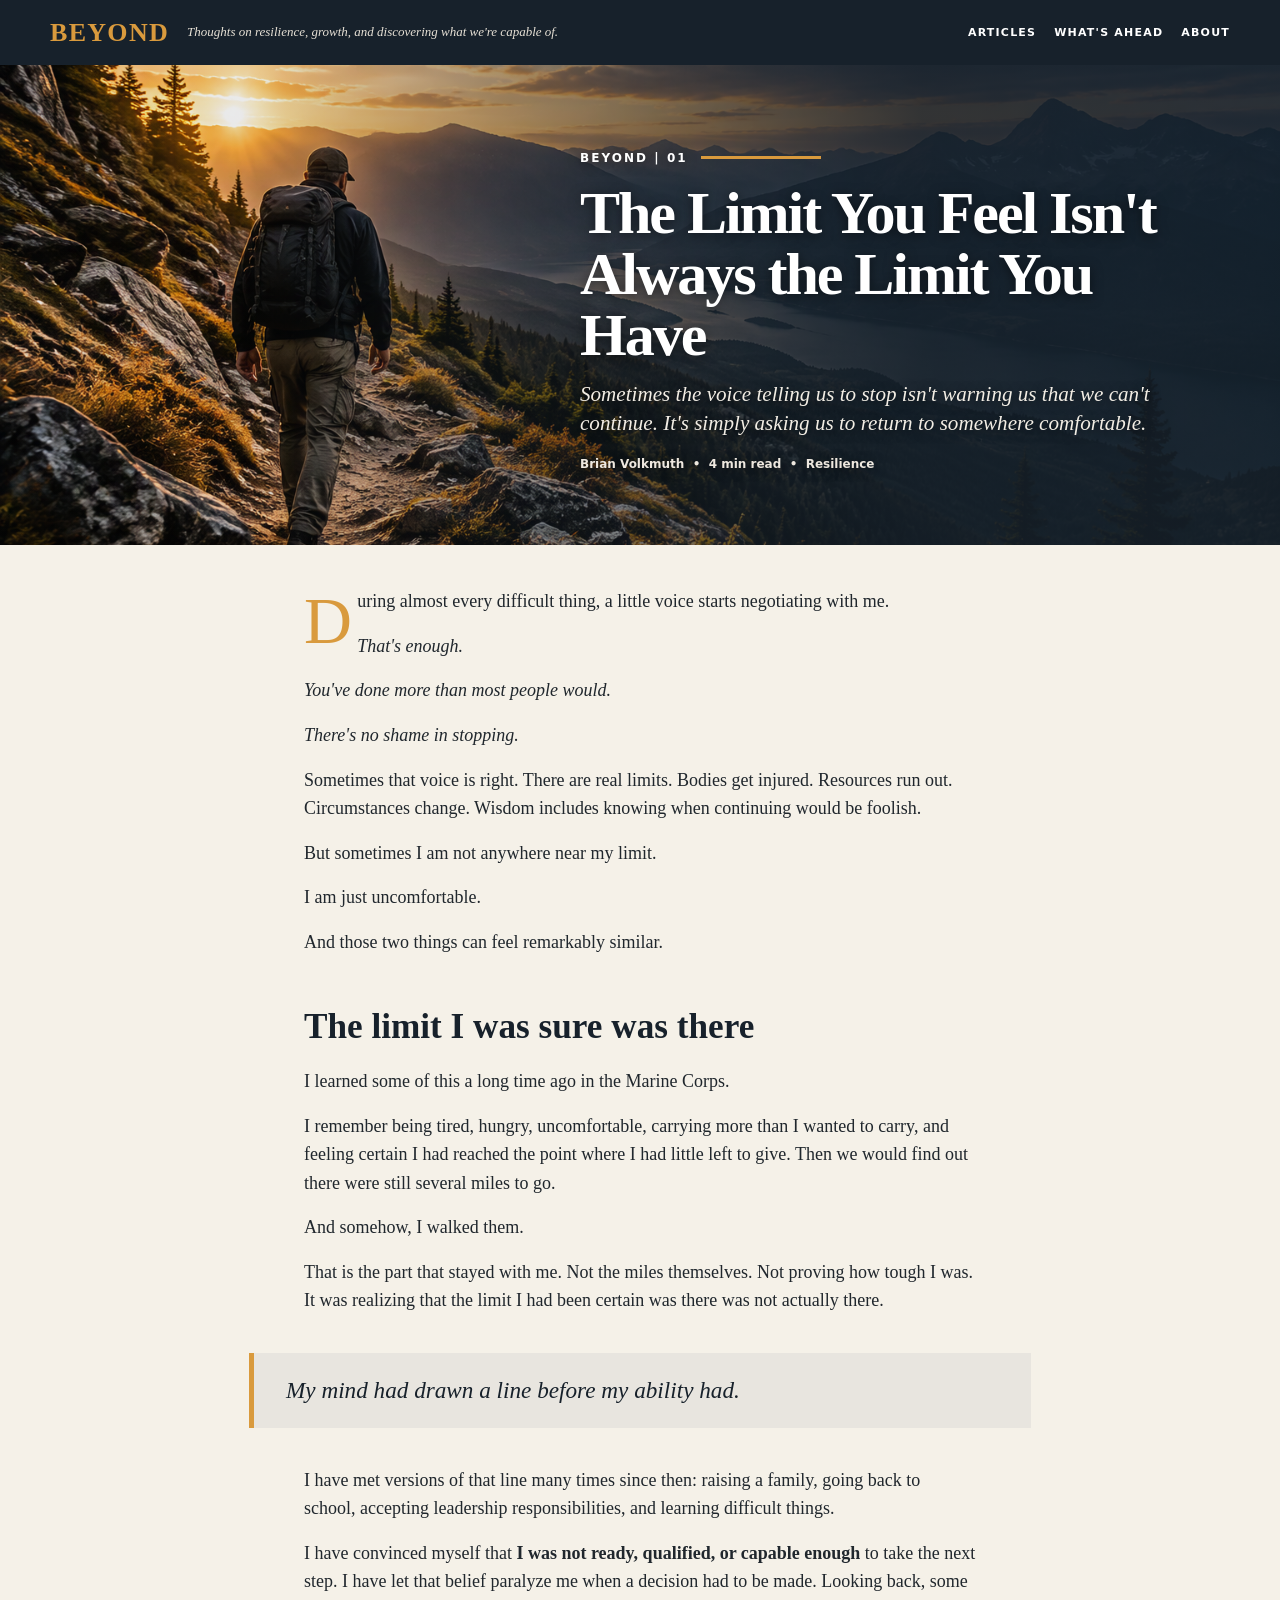
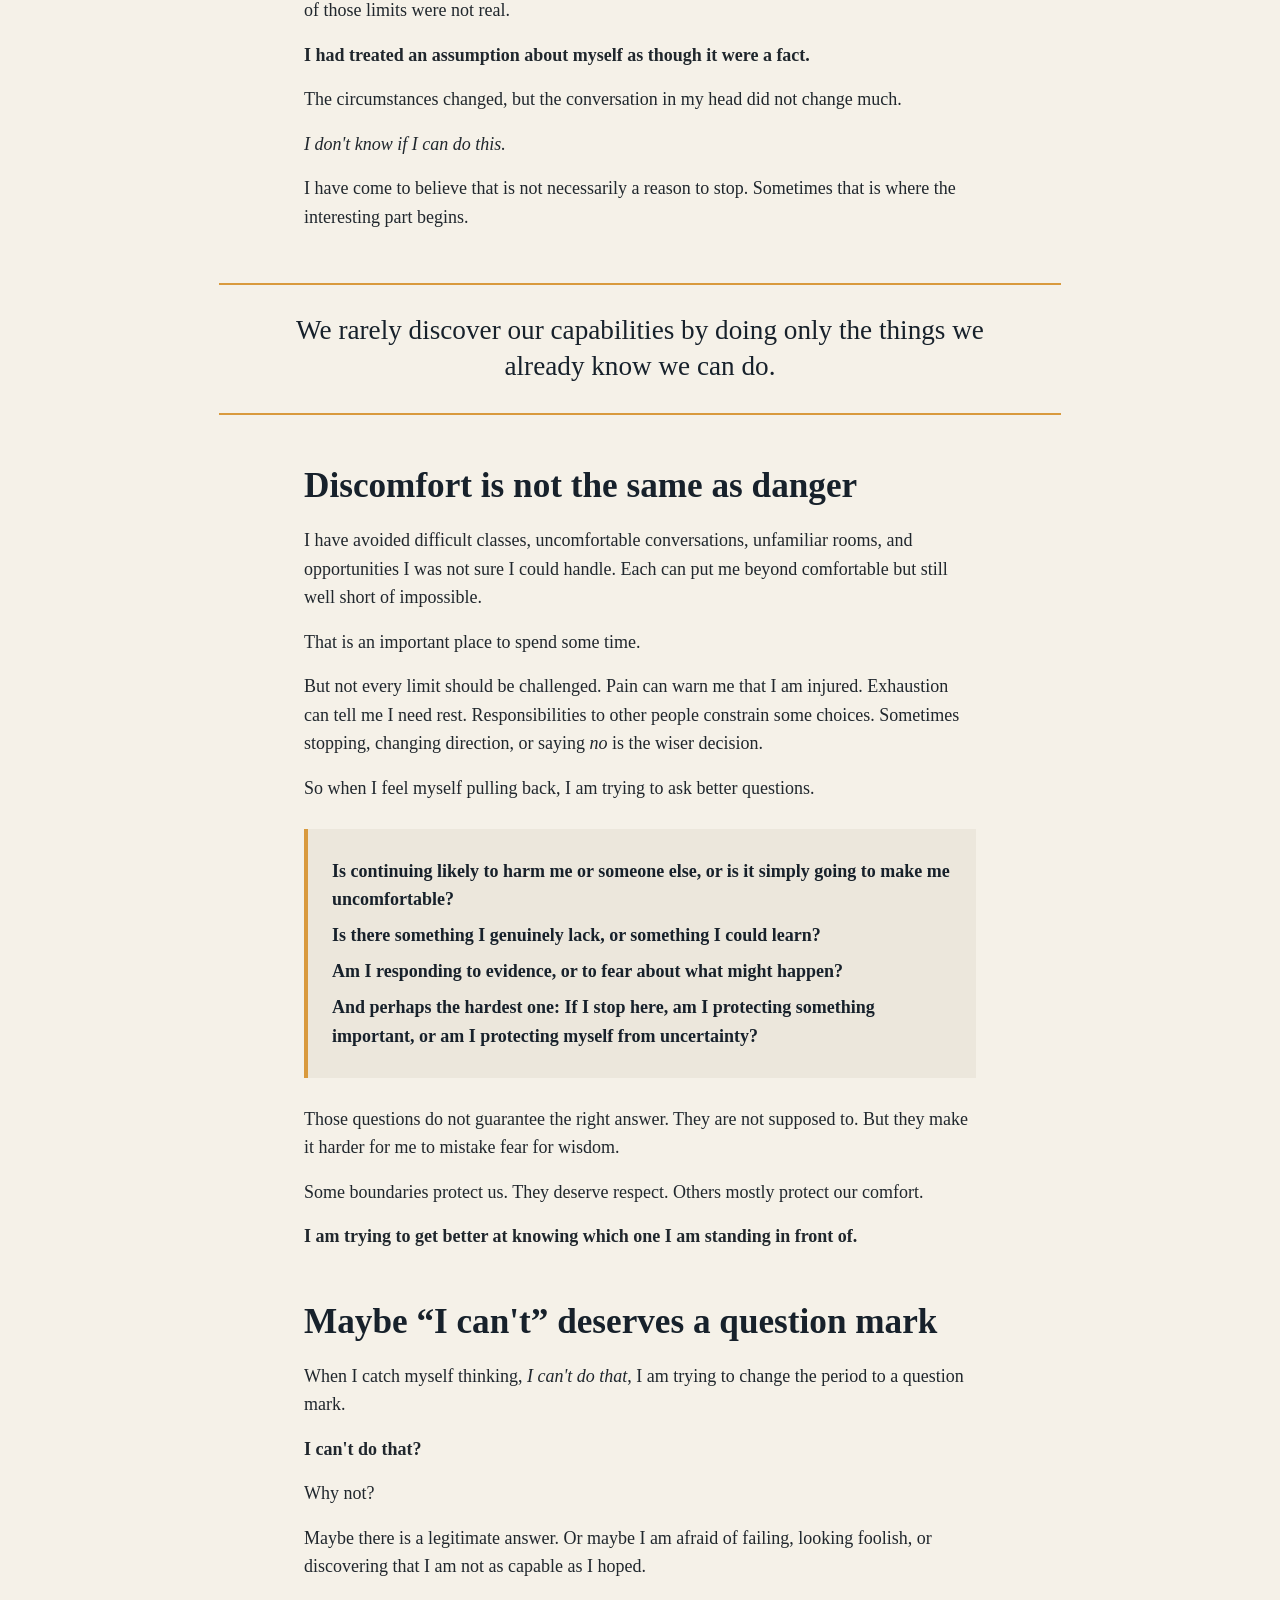
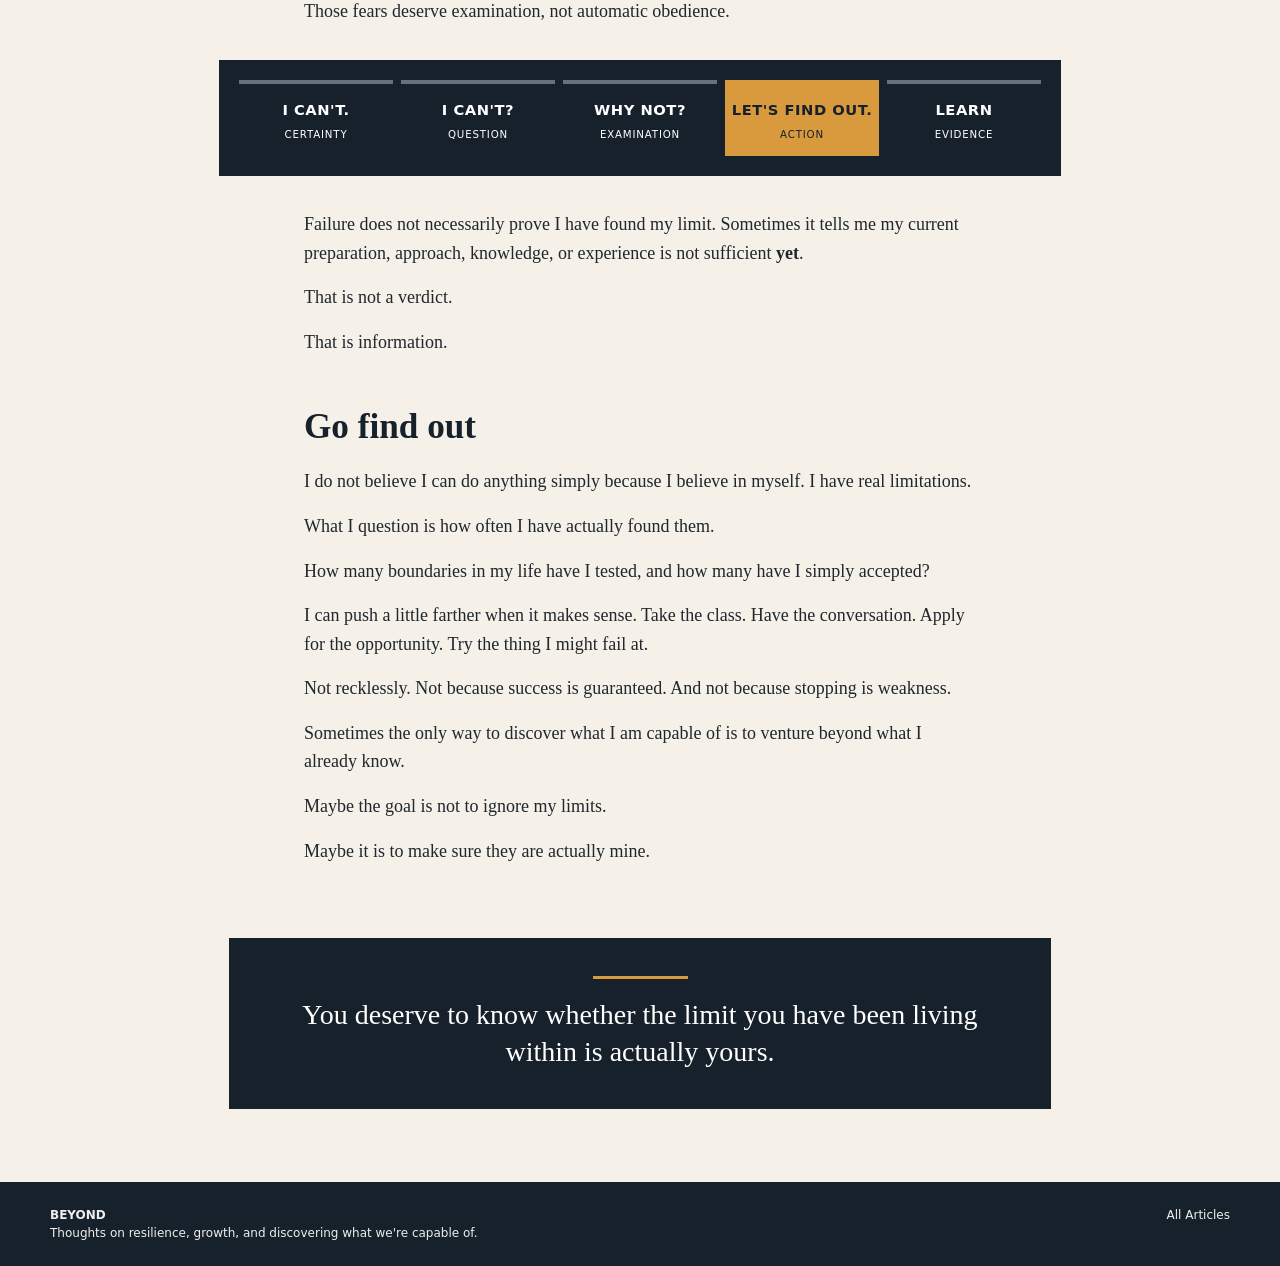
==== commit 05565e4a: "Update article01.html" ====
--- a/article01.html
+++ b/article01.html
@@ -10,10 +10,10 @@
 <meta property="og:title" content="The Limit You Feel Isn't Always the Limit You Have">
 <meta property="og:description" content="A reflection on real limits, perceived limits, and learning to tell the difference.">
 <meta property="og:image" content="beyond-01-hero.png">
-<link rel="stylesheet" href="beyond.css">
 <style>
 .hero{background:linear-gradient(90deg,rgba(23,33,43,.08) 20%,rgba(23,33,43,.84) 72%),url("beyond-01-hero.png") center/cover no-repeat}
 </style>
+<link rel="stylesheet" href="beyond.css">
 </head>
 <body>
 <header class="mast"><div class="mast-inner"><a class="brand" href="index.html">BEYOND</a><div class="tagline">Thoughts on resilience, growth, and discovering what we're capable of.</div><nav class="nav"><a href="index.html#articles">Articles</a><a href="index.html#ahead">What's Ahead</a><a href="index.html#about">About</a></nav></div></header>
--- a/beyond.css
+++ b/beyond.css
@@ -0,0 +1,5 @@
+:root{--navy:#17212B;--amber:#D99A3D;--ivory:#F5F1E8;--ink:#20272D;--slate:#64727D;--paper:#E8E5DF;--sage:#66766E;--reading:720px;--wide:1180px;--display:Georgia,"Times New Roman",serif;--ui:system-ui,-apple-system,BlinkMacSystemFont,"Segoe UI",Arial,sans-serif}
+*{box-sizing:border-box}html{scroll-behavior:smooth}body{margin:0;background:var(--ivory);color:var(--ink);font:18px/1.58 var(--display)}a{color:inherit}.mast{background:var(--navy);color:#fff;padding:12px 22px}.mast-inner{max-width:var(--wide);margin:auto;display:flex;align-items:center;gap:18px;justify-content:space-between}.brand{font-size:26px;font-weight:700;letter-spacing:.05em;color:var(--amber);text-decoration:none}.tagline{font-style:italic;color:#e6e0d5;font-size:13px;flex:1}.nav{font:700 11px/1 var(--ui);letter-spacing:.11em;text-transform:uppercase;display:flex;gap:18px}.nav a{text-decoration:none}.hero{min-height:480px;display:flex;align-items:flex-end;background-position:center;background-size:cover;background-repeat:no-repeat}.hero-inner{width:100%;max-width:var(--wide);margin:auto;padding:56px 30px 42px;display:flex;justify-content:flex-end}.hero-copy{max-width:620px;color:#fff;text-shadow:0 2px 12px rgba(0,0,0,.5)}.eyebrow{display:flex;align-items:center;gap:13px;font:800 12px/1 var(--ui);letter-spacing:.17em;text-transform:uppercase}.line{height:3px;background:var(--amber);width:120px}h1{font-size:clamp(2.55rem,4.7vw,4.25rem);line-height:1.02;margin:18px 0 14px;letter-spacing:-.035em}.deck{font-size:clamp(1.08rem,1.8vw,1.32rem);font-style:italic;line-height:1.4;margin:0 0 18px;color:#f2ede4}.meta{font:600 12px/1.3 var(--ui);color:#eee8df}main{max-width:var(--reading);margin:auto;padding:42px 24px 54px}p{margin:0 0 .9em}.opening p:first-child:first-letter{color:var(--amber);float:left;font-size:4.15rem;line-height:.78;padding:.12em .08em 0 0}.inner,.inner-thought{font-style:italic}h2{font-size:clamp(1.7rem,3.6vw,2.2rem);line-height:1.15;color:var(--navy);margin:1.45em 0 .55em}.reflection{margin:1.65em -55px;padding:22px 32px;border-left:5px solid var(--amber);background:var(--paper);color:var(--navy);font-size:1.45rem;font-style:italic;line-height:1.32}blockquote{margin:1.9em -85px;padding:28px 48px;border-top:2px solid var(--amber);border-bottom:2px solid var(--amber);font-size:1.7rem;line-height:1.32;text-align:center;color:var(--navy)}.questions,.question,.question-box,.evidence{margin:1.5em 0;padding:20px 24px;background:#ece7dc;border-left:4px solid var(--amber)}.questions p,.question p,.question-box p,.evidence p{margin:.42em 0;font-weight:700;color:var(--navy)}.discern{margin:1.8em -85px;padding:22px}.discern-title{margin-bottom:17px}.discern-grid{gap:12px}.discern-side{padding:19px 17px}.discern-side strong{margin-bottom:8px}.discern-center{padding:0 7px}.progression{margin:1.9em -85px;padding:20px;background:var(--navy);display:grid;grid-template-columns:repeat(5,1fr);gap:8px;color:#fff;font-family:var(--ui);text-align:center}.step{padding:14px 6px;border-top:4px solid var(--slate)}.step strong{display:block;font-size:.92rem;letter-spacing:.035em}.step span{display:block;margin-top:5px;font-size:.64rem;text-transform:uppercase;letter-spacing:.08em}.progression.highlight-2 .step:nth-child(2),.progression.highlight-3 .step:nth-child(3),.progression.highlight-4 .step:nth-child(4){border-top-color:var(--amber);background:var(--amber);color:var(--navy)}.closing{margin:2.6em -75px .7em;padding:38px 46px;background:var(--navy);color:#fff;font-size:1.75rem;line-height:1.32;text-align:center}.closing .line{margin:0 auto 18px;width:95px}.closing strong{display:block}.closing .not-yet{margin-top:8px;color:var(--amber);font-size:2.2rem;font-weight:700}footer{background:var(--navy);color:#eee;padding:24px 22px;font:12px/1.5 var(--ui)}.footer-inner{max-width:var(--wide);margin:auto;display:flex;justify-content:space-between;gap:22px}.footer-nav{display:flex;gap:16px}.footer-nav a{text-decoration:none}:focus-visible{outline:3px solid var(--amber);outline-offset:4px}
+@media(max-width:800px){body{font-size:17px;line-height:1.55}.tagline{display:none}.nav{gap:10px;font-size:10px}.hero{min-height:500px}.hero-inner{padding:38px 20px 30px;justify-content:flex-start}h1{font-size:clamp(2.3rem,9vw,3.55rem)}.line{width:84px}main{padding:32px 20px 42px}h2{margin-top:1.25em}.reflection,blockquote,.progression,.closing,.discern{margin-left:0;margin-right:0}.reflection{padding:19px 22px}blockquote{padding:24px 20px;font-size:1.5rem}.progression{grid-template-columns:1fr 1fr;padding:16px;margin-top:1.5em;margin-bottom:1.5em}.progression .step:nth-child(5){grid-column:1/-1}.discern{margin:1.5em 0;padding:18px}.discern-title{margin-bottom:14px}.discern-grid{gap:10px}.discern-side{padding:17px 15px}.closing{padding:30px 22px;font-size:1.5rem;margin-top:2em}footer{padding:20px}.footer-inner{display:block}.footer-nav{margin-top:12px}}
+@media(max-width:420px){.mast{padding:11px 17px}.brand{font-size:22px}.hero{min-height:470px}.hero-inner{padding:32px 18px 27px}h1{font-size:2.25rem}.deck{font-size:1.03rem}main{padding:28px 18px 38px}.questions,.question,.question-box,.evidence{padding:18px 19px}.discern{padding:16px}}
+@media(prefers-reduced-motion:reduce){html{scroll-behavior:auto}}
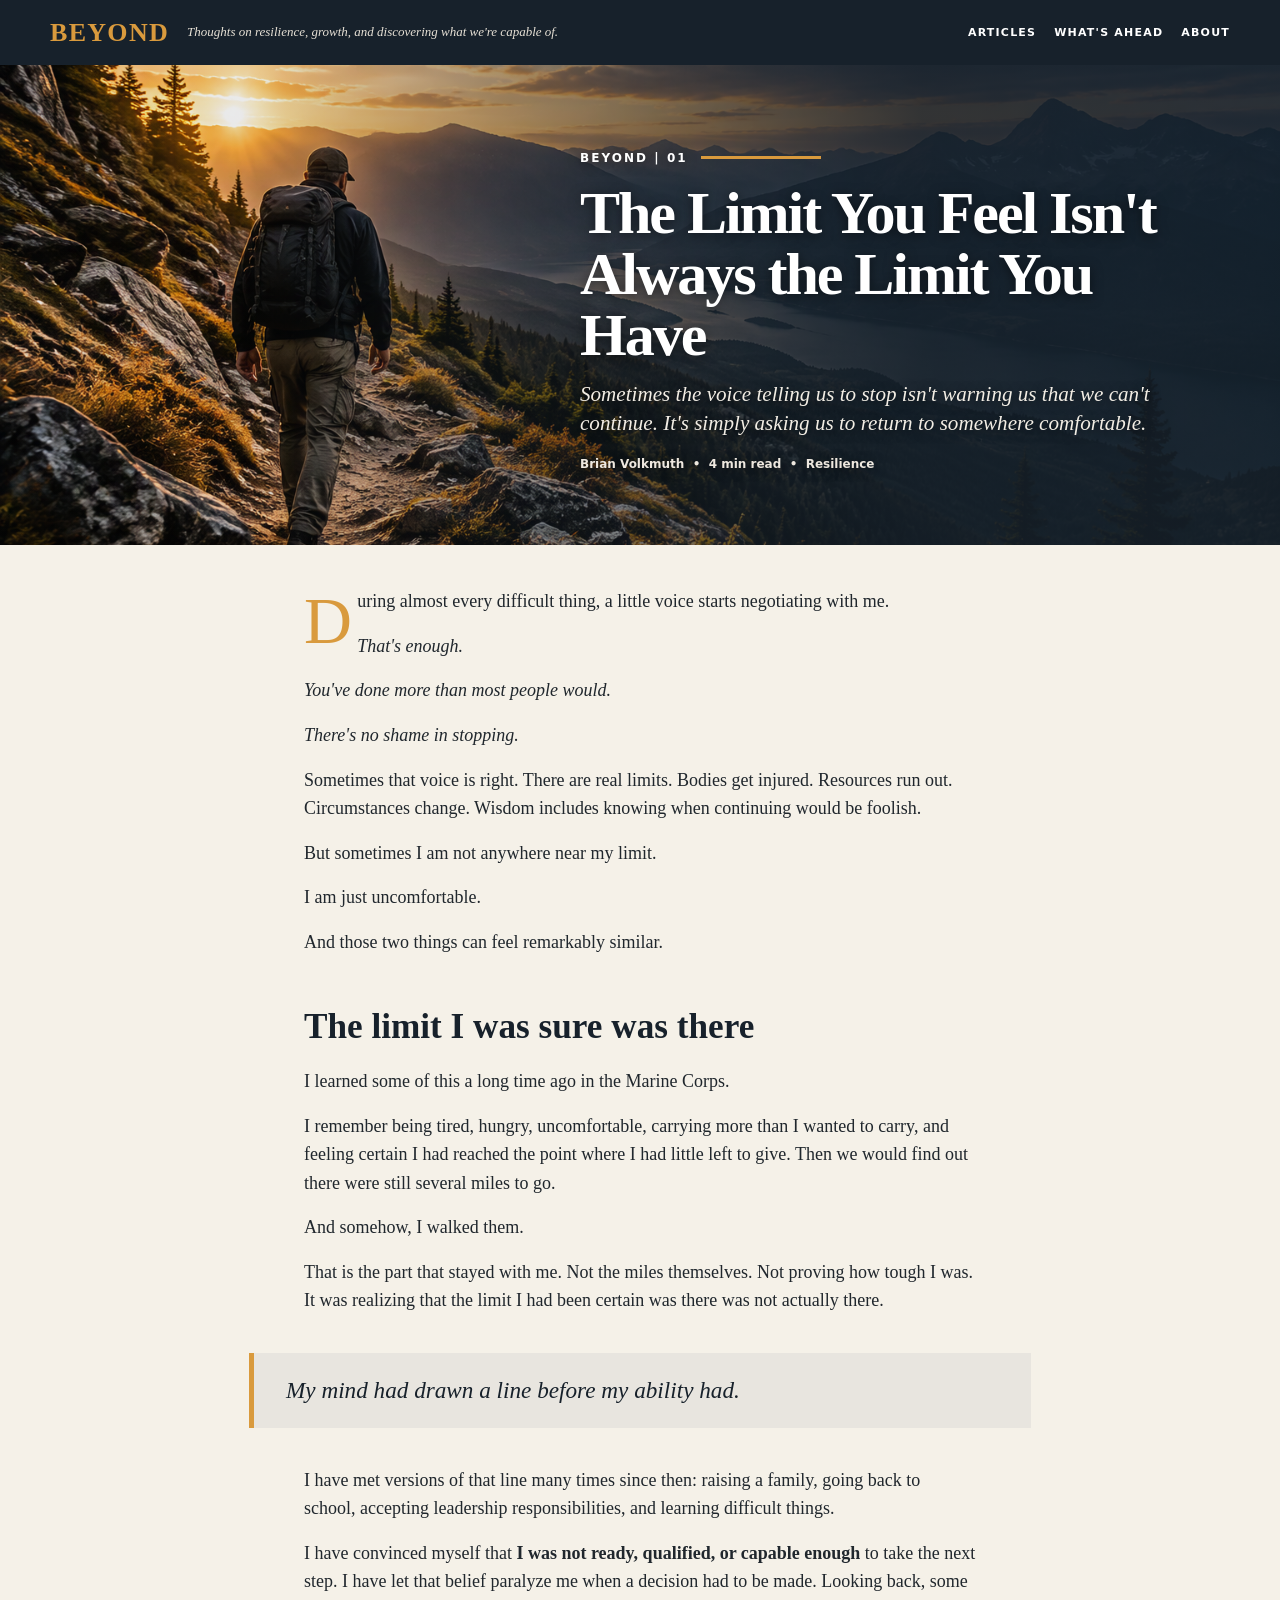
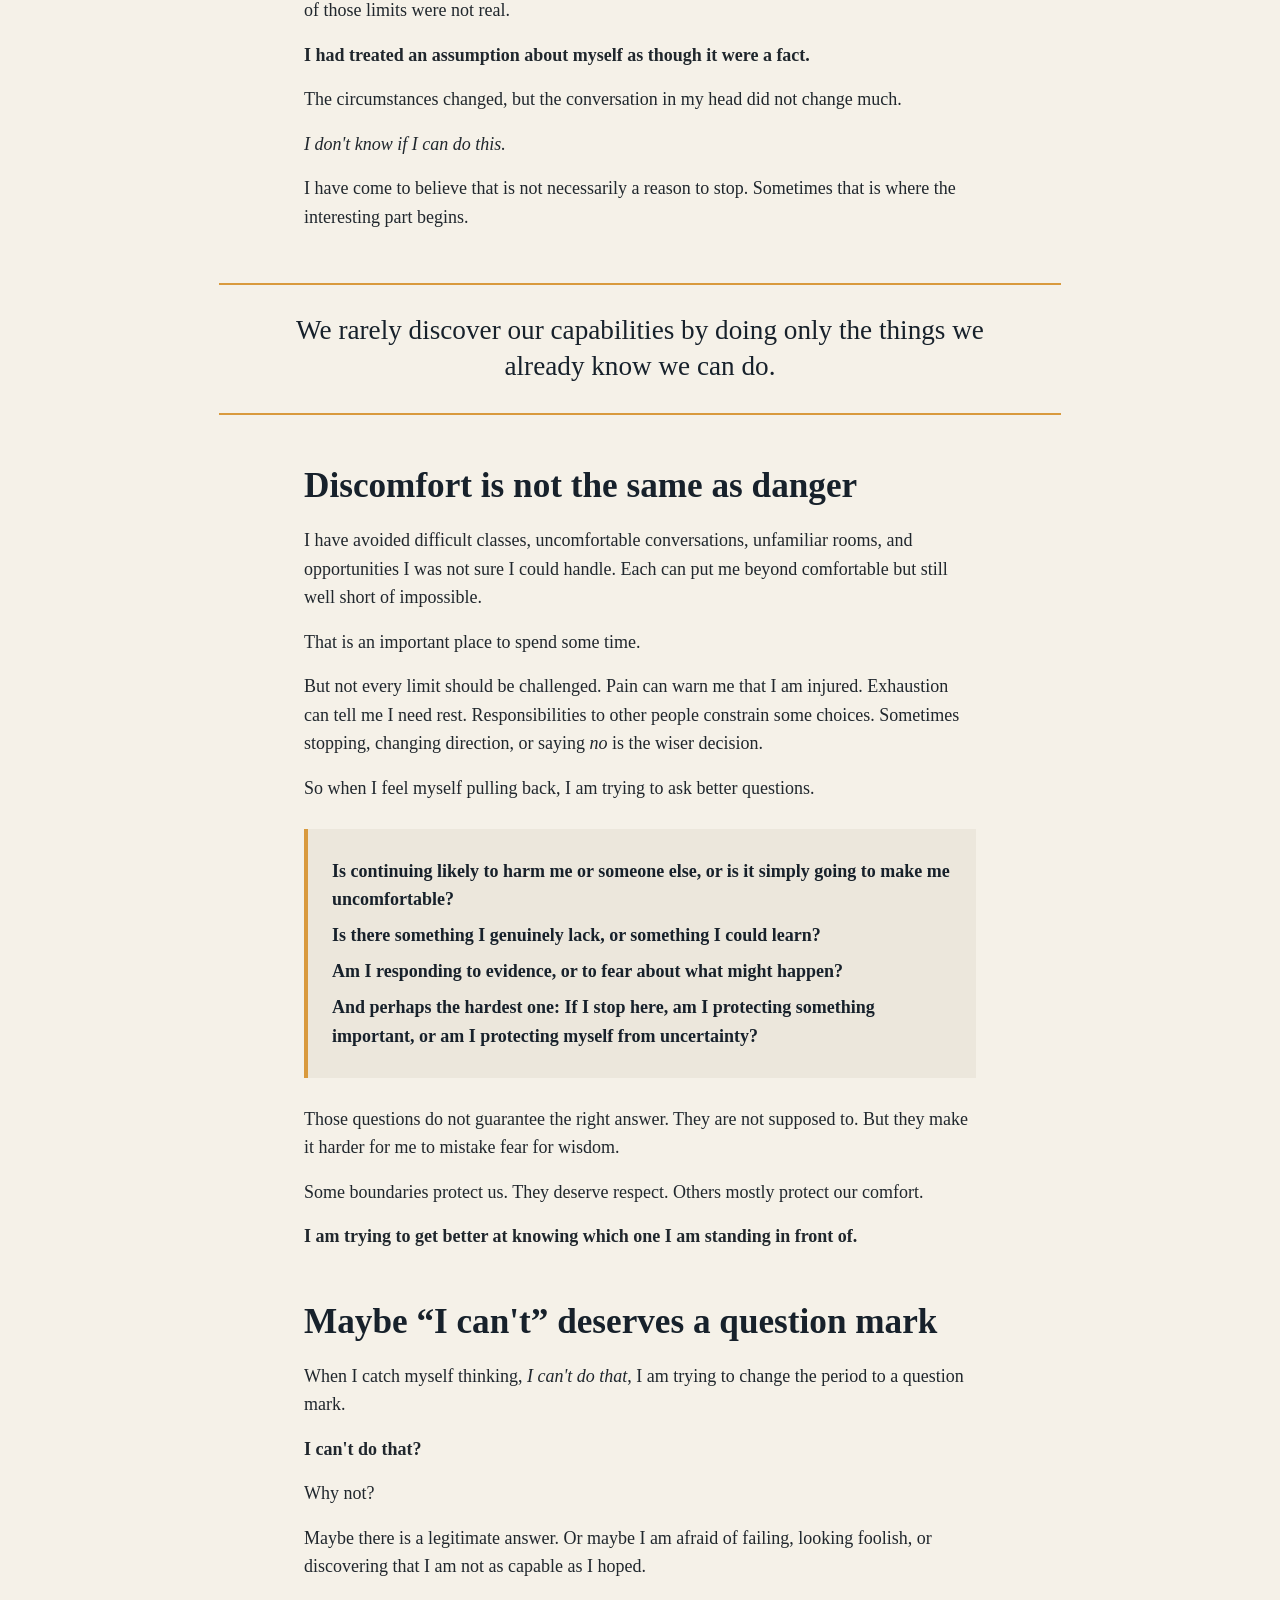
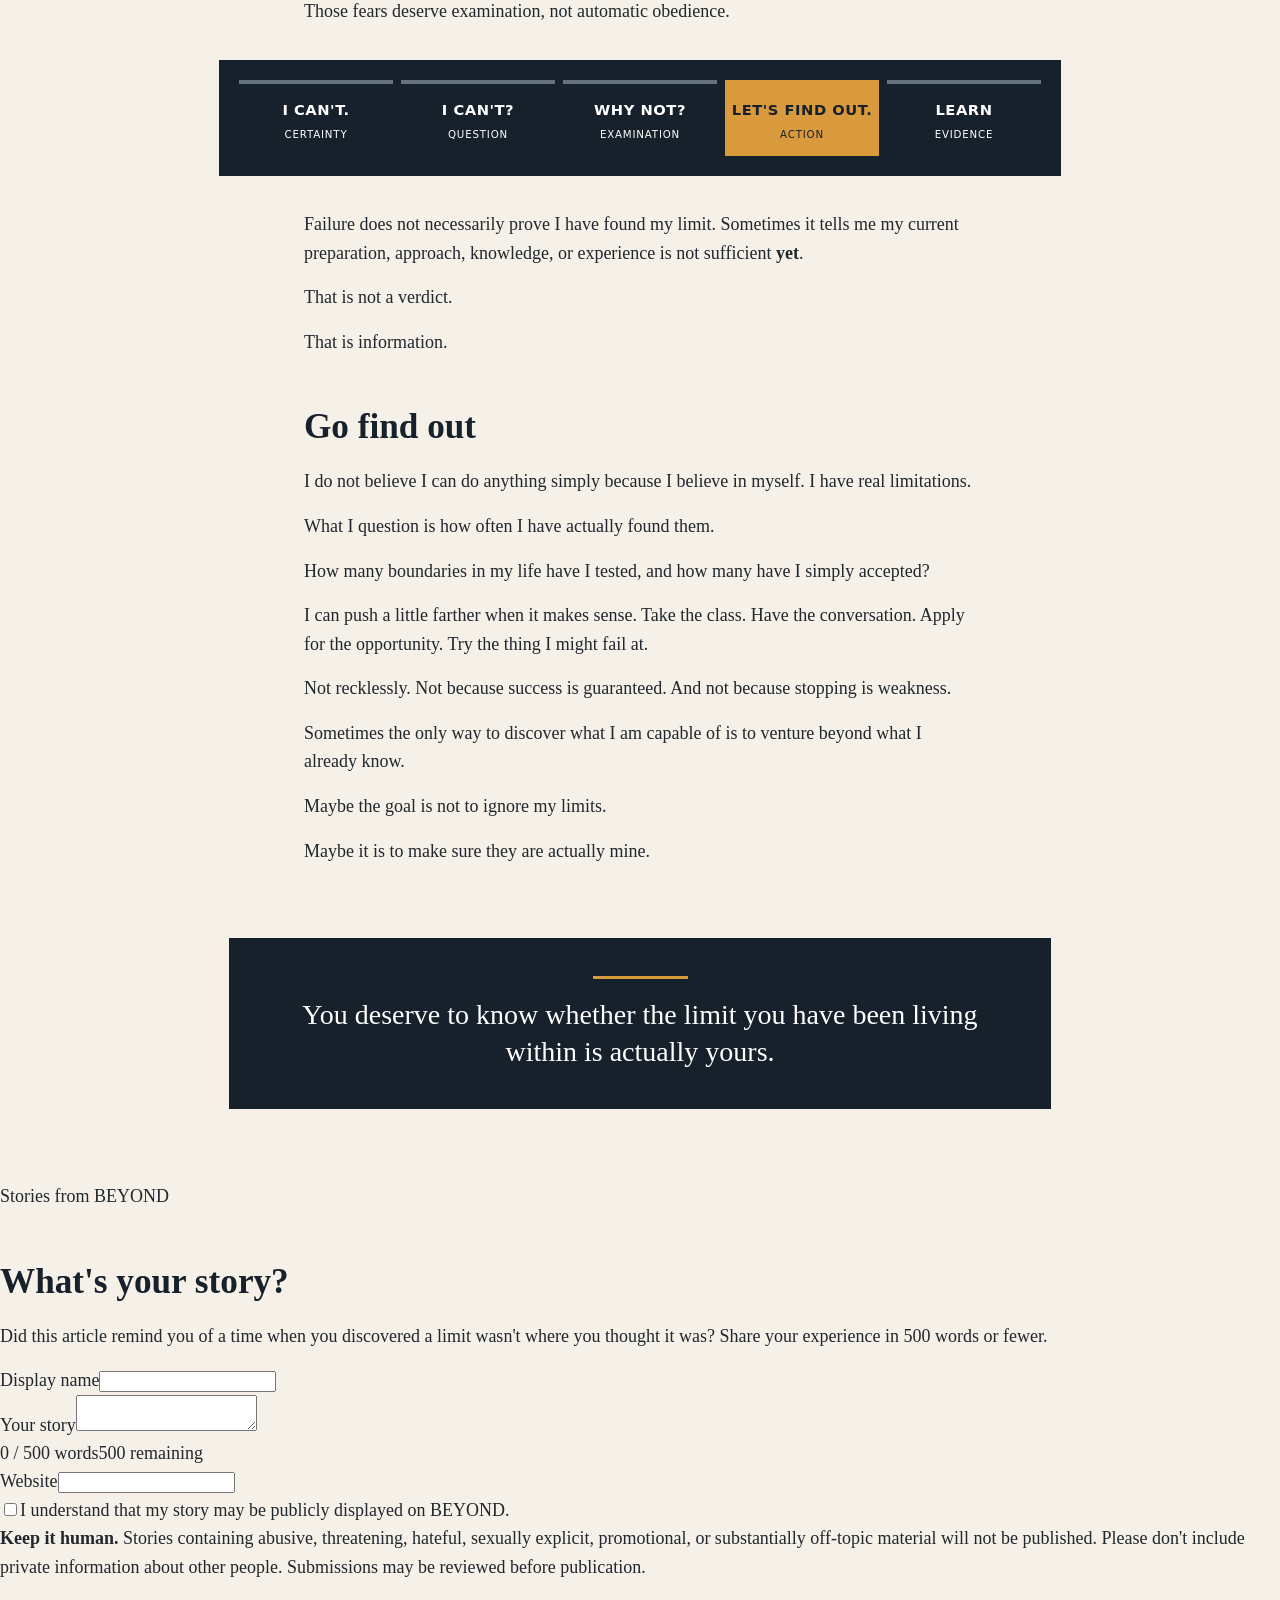
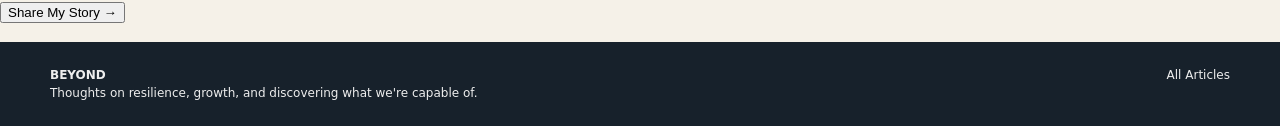
==== commit 498bb3f1: "Update article01.html" ====
--- a/article01.html
+++ b/article01.html
@@ -14,6 +14,9 @@
 .hero{background:linear-gradient(90deg,rgba(23,33,43,.08) 20%,rgba(23,33,43,.84) 72%),url("beyond-01-hero.png") center/cover no-repeat}
 </style>
 <link rel="stylesheet" href="beyond.css">
+
+<link rel="stylesheet" href="stories.css">
+<script src="https://challenges.cloudflare.com/turnstile/v0/api.js" async defer></script>
 </head>
 <body>
 <header class="mast"><div class="mast-inner"><a class="brand" href="index.html">BEYOND</a><div class="tagline">Thoughts on resilience, growth, and discovering what we're capable of.</div><nav class="nav"><a href="index.html#articles">Articles</a><a href="index.html#ahead">What's Ahead</a><a href="index.html#about">About</a></nav></div></header>
@@ -23,5 +26,25 @@
 <h2>Discomfort is not the same as danger</h2><p>I have avoided difficult classes, uncomfortable conversations, unfamiliar rooms, and opportunities I was not sure I could handle. Each can put me beyond comfortable but still well short of impossible.</p><p>That is an important place to spend some time.</p><p>But not every limit should be challenged. Pain can warn me that I am injured. Exhaustion can tell me I need rest. Responsibilities to other people constrain some choices. Sometimes stopping, changing direction, or saying <em>no</em> is the wiser decision.</p><p>So when I feel myself pulling back, I am trying to ask better questions.</p><div class="questions"><p>Is continuing likely to harm me or someone else, or is it simply going to make me uncomfortable?</p><p>Is there something I genuinely lack, or something I could learn?</p><p>Am I responding to evidence, or to fear about what might happen?</p><p>And perhaps the hardest one: If I stop here, am I protecting something important, or am I protecting myself from uncertainty?</p></div><p>Those questions do not guarantee the right answer. They are not supposed to. But they make it harder for me to mistake fear for wisdom.</p><p>Some boundaries protect us. They deserve respect. Others mostly protect our comfort.</p><p><strong>I am trying to get better at knowing which one I am standing in front of.</strong></p>
 <h2>Maybe “I can't” deserves a question mark</h2><p>When I catch myself thinking, <em>I can't do that</em>, I am trying to change the period to a question mark.</p><p><strong>I can't do that?</strong></p><p>Why not?</p><p>Maybe there is a legitimate answer. Or maybe I am afraid of failing, looking foolish, or discovering that I am not as capable as I hoped.</p><p>Those fears deserve examination, not automatic obedience.</p><div class="progression highlight-4"><div class="step"><strong>I CAN'T.</strong><span>Certainty</span></div><div class="step"><strong>I CAN'T?</strong><span>Question</span></div><div class="step"><strong>WHY NOT?</strong><span>Examination</span></div><div class="step"><strong>LET'S FIND OUT.</strong><span>Action</span></div><div class="step"><strong>LEARN</strong><span>Evidence</span></div></div><p>Failure does not necessarily prove I have found my limit. Sometimes it tells me my current preparation, approach, knowledge, or experience is not sufficient <strong>yet</strong>.</p><p>That is not a verdict.</p><p>That is information.</p>
 <h2>Go find out</h2><p>I do not believe I can do anything simply because I believe in myself. I have real limitations.</p><p>What I question is how often I have actually found them.</p><p>How many boundaries in my life have I tested, and how many have I simply accepted?</p><p>I can push a little farther when it makes sense. Take the class. Have the conversation. Apply for the opportunity. Try the thing I might fail at.</p><p>Not recklessly. Not because success is guaranteed. And not because stopping is weakness.</p><p>Sometimes the only way to discover what I am capable of is to venture beyond what I already know.</p><p>Maybe the goal is not to ignore my limits.</p><p>Maybe it is to make sure they are actually mine.</p><section class="closing"><div class="line"></div>You deserve to know whether the limit you have been living within is actually yours.</section></main>
+
+<section class="stories-section" aria-labelledby="stories-heading">
+  <div class="stories-panel">
+    <div class="stories-kicker">Stories from BEYOND</div>
+    <h2 id="stories-heading">What's your story?</h2>
+    <p class="stories-intro">Did this article remind you of a time when you discovered a limit wasn't where you thought it was? Share your experience in 500 words or fewer.</p>
+    <form id="beyond-story-form" class="story-form" novalidate>
+      <div class="story-field"><label for="story-display-name">Display name</label><input id="story-display-name" name="display_name" type="text" maxlength="80" autocomplete="name" required></div>
+      <div class="story-field"><label for="story-text">Your story</label><textarea id="story-text" name="story" required aria-describedby="story-word-count story-guidelines"></textarea><div class="story-counter"><span id="story-word-count">0 / 500 words</span><span id="story-remaining">500 remaining</span></div></div>
+      <div class="story-trap" aria-hidden="true"><label for="story-website">Website</label><input id="story-website" name="website" type="text" tabindex="-1" autocomplete="off"></div>
+      <label class="story-consent" for="story-consent"><input id="story-consent" type="checkbox" required><span>I understand that my story may be publicly displayed on BEYOND.</span></label>
+      <p id="story-guidelines" class="story-guidelines"><strong>Keep it human.</strong> Stories containing abusive, threatening, hateful, sexually explicit, promotional, or substantially off-topic material will not be published. Please don't include private information about other people. Submissions may be reviewed before publication.</p>
+      <div class="turnstile-wrap"><div class="cf-turnstile" data-sitekey="0x4AAAAAAGG6TawpFP8l2P11" data-theme="light"></div></div>
+      <button class="story-submit" type="submit">Share My Story →</button>
+      <p id="story-status" class="story-status" role="status" aria-live="polite"></p>
+    </form>
+  </div>
+</section>
+<script src="stories.js" defer></script>
+
 <footer><div class="footer-inner"><div><strong>BEYOND</strong><br>Thoughts on resilience, growth, and discovering what we're capable of.</div><div class="footer-nav"><a href="index.html">All Articles</a></div></div></footer>
 </body></html>
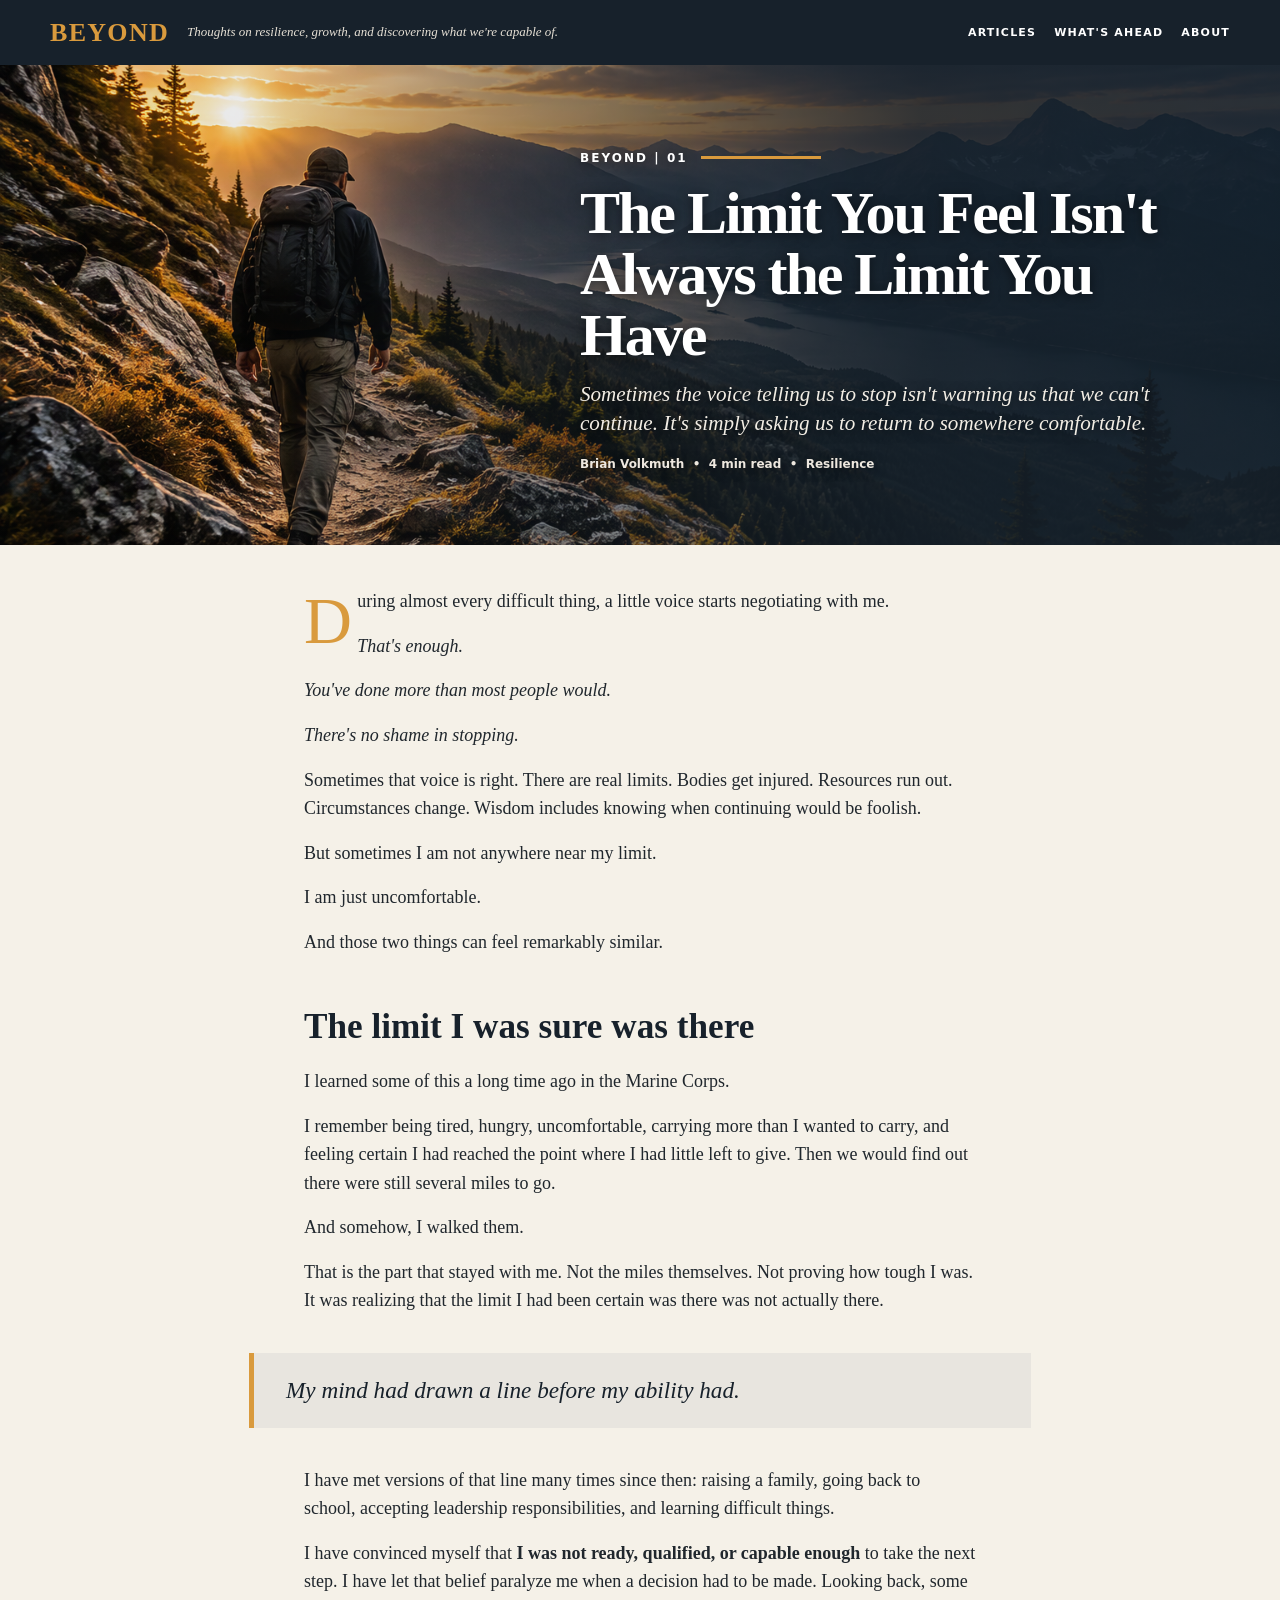
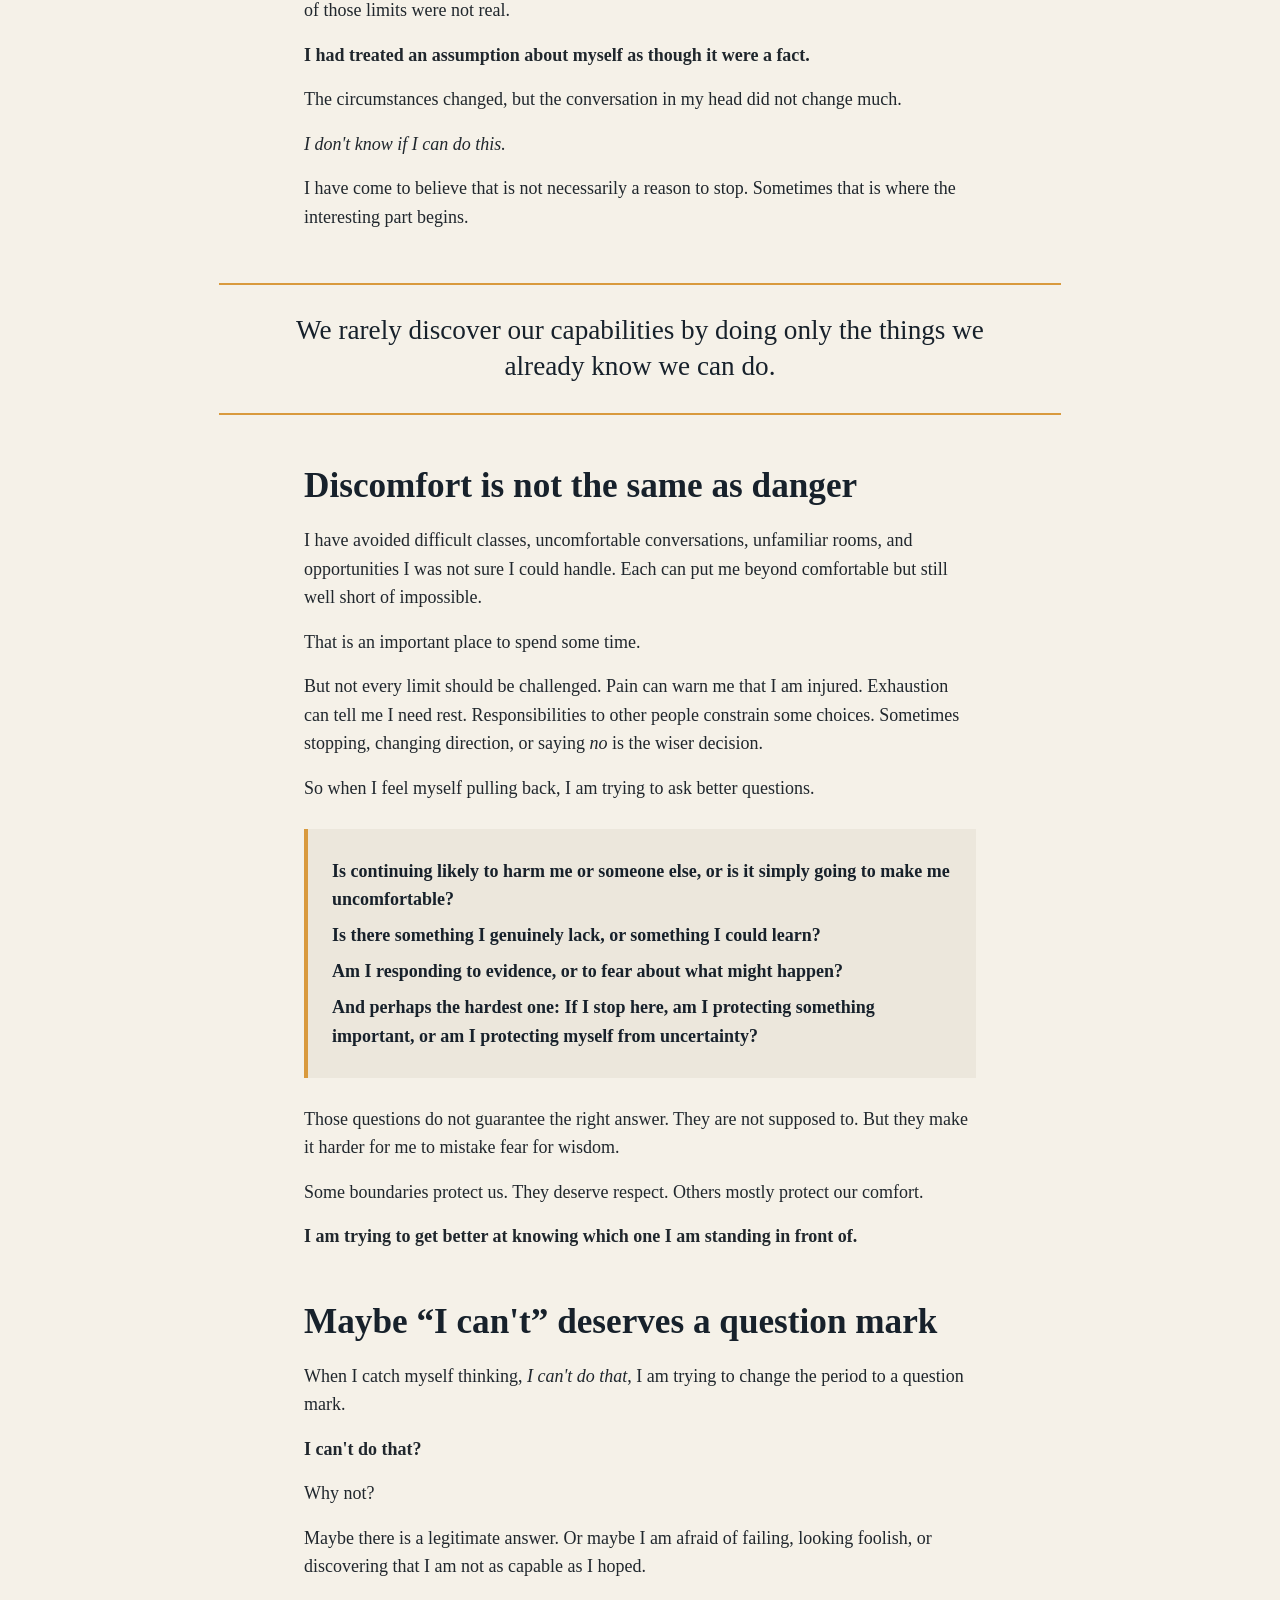
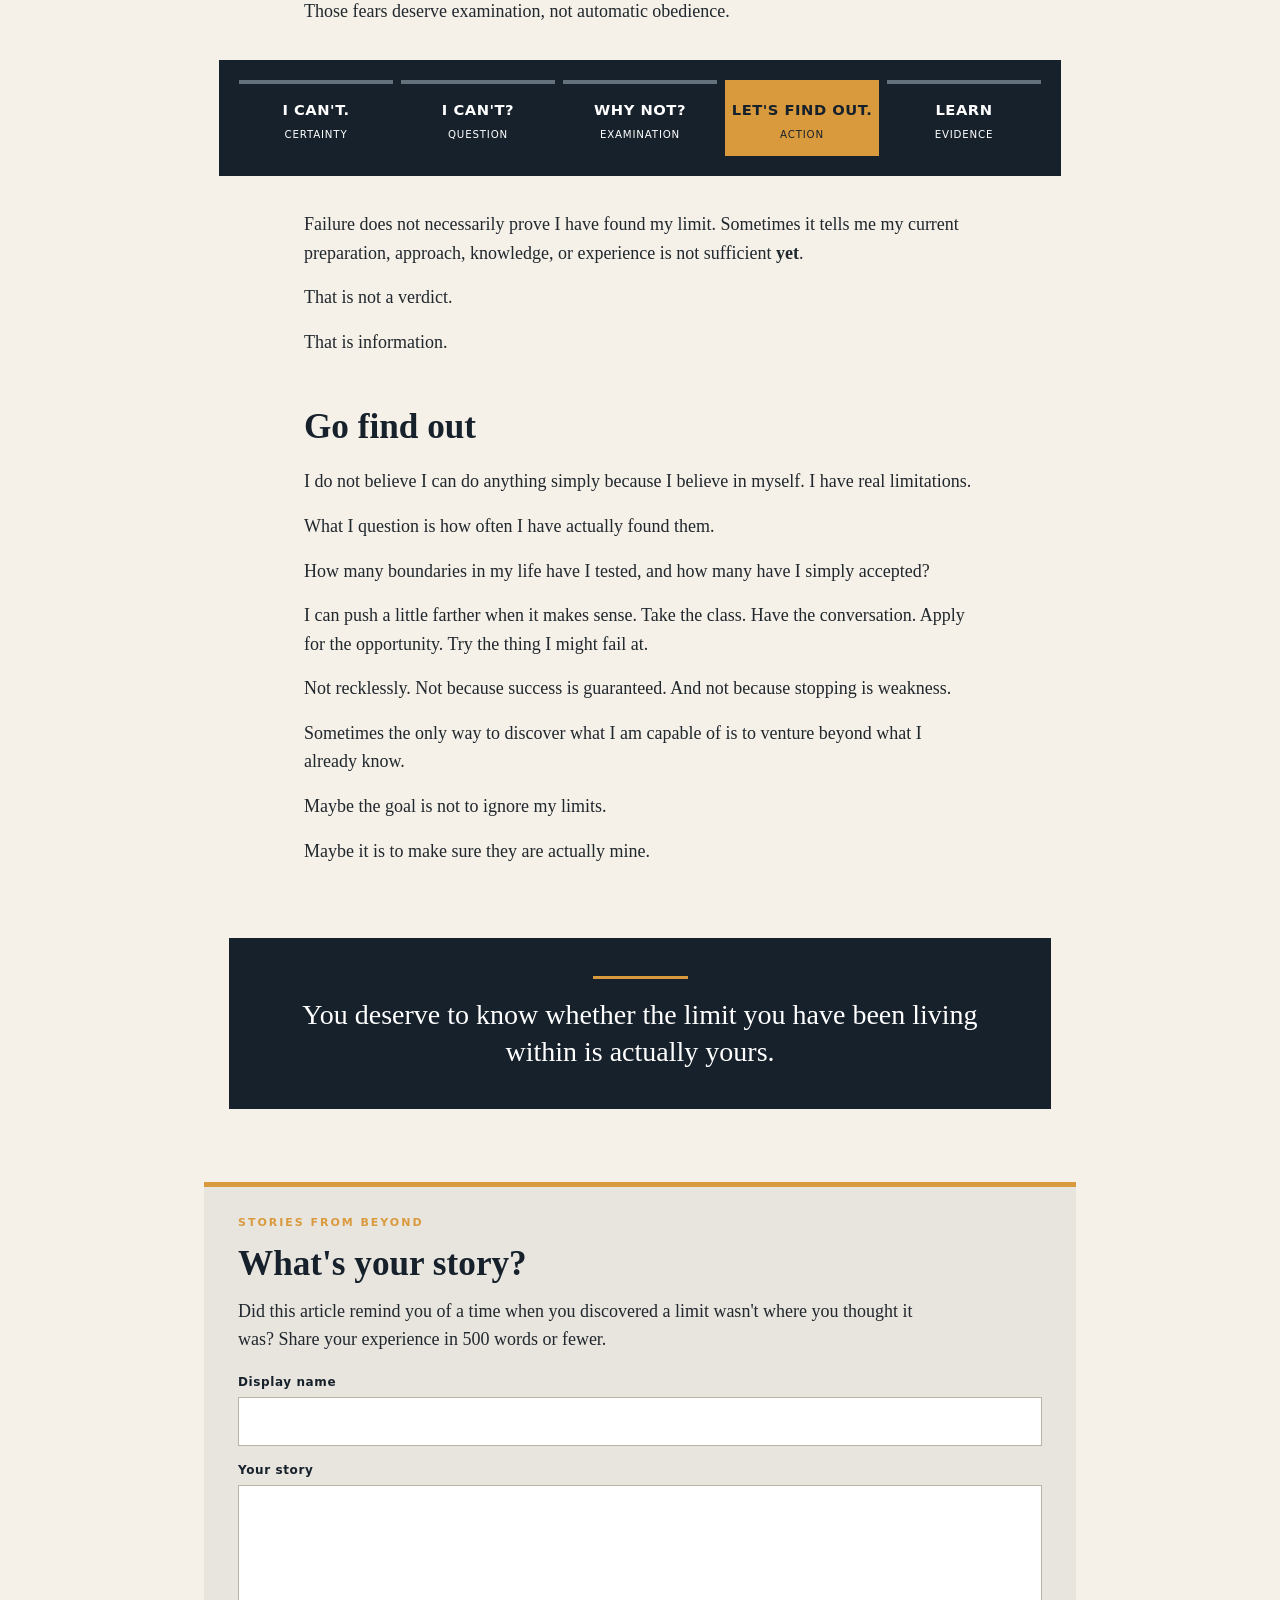
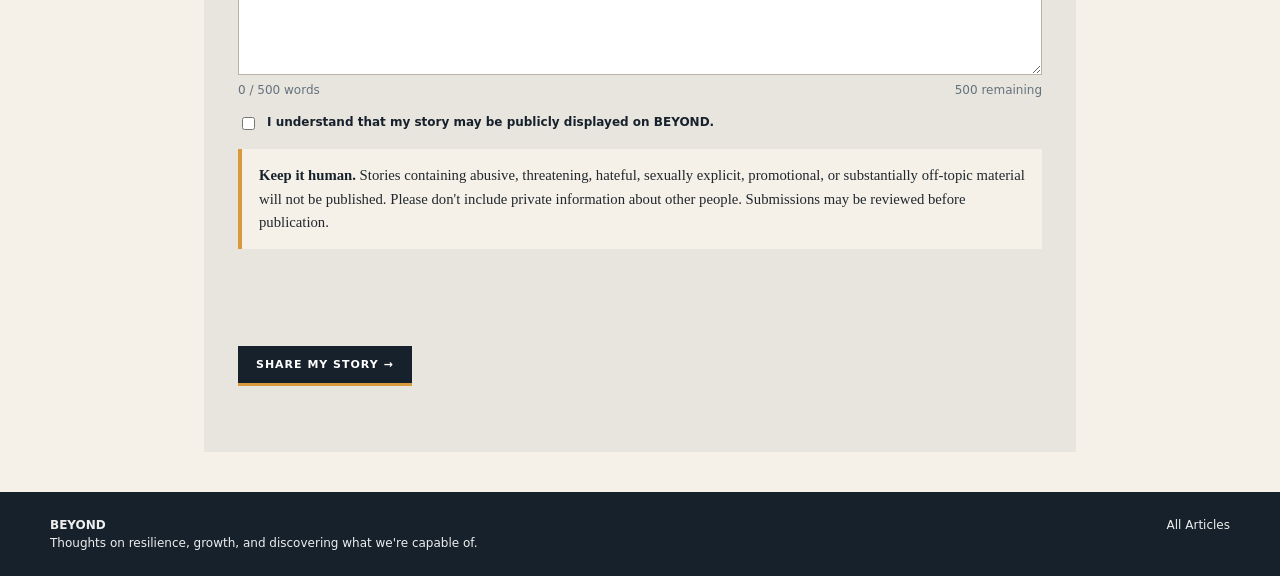
==== commit a87c46bd: "Update article01.html" ====
--- a/article01.html
+++ b/article01.html
@@ -15,7 +15,7 @@
 </style>
 <link rel="stylesheet" href="beyond.css">
 
-<link rel="stylesheet" href="stories.css">
+<link rel="stylesheet" href="stories.css?v=2">
 <script src="https://challenges.cloudflare.com/turnstile/v0/api.js" async defer></script>
 </head>
 <body>
@@ -44,7 +44,7 @@
     </form>
   </div>
 </section>
-<script src="stories.js" defer></script>
+<script src="stories.js?v=2" defer></script>
 
 <footer><div class="footer-inner"><div><strong>BEYOND</strong><br>Thoughts on resilience, growth, and discovering what we're capable of.</div><div class="footer-nav"><a href="index.html">All Articles</a></div></div></footer>
 </body></html>
--- a/stories.css
+++ b/stories.css
@@ -0,0 +1,2 @@
+/* Stories from BEYOND - Article story submission component */
+.stories-section{max-width:920px;margin:0 auto 2.5rem;padding:0 24px}.stories-panel{background:#E8E5DF;border-top:5px solid #D99A3D;padding:30px 34px}.stories-kicker{color:#D99A3D;font:800 11px/1 system-ui,-apple-system,BlinkMacSystemFont,"Segoe UI",Arial,sans-serif;letter-spacing:.18em;text-transform:uppercase}.stories-panel h2{margin:.45em 0 .35em;color:#17212B}.stories-intro{max-width:680px;margin-bottom:1.25rem}.story-form{display:grid;gap:16px}.story-field{display:grid;gap:7px}.story-field label,.story-consent{font:700 12px/1.35 system-ui,-apple-system,BlinkMacSystemFont,"Segoe UI",Arial,sans-serif;letter-spacing:.05em;color:#17212B}.story-field input,.story-field textarea{width:100%;border:1px solid #B9B2A5;background:#fff;color:#20272D;padding:12px 13px;font:16px/1.45 system-ui,-apple-system,BlinkMacSystemFont,"Segoe UI",Arial,sans-serif}.story-field textarea{min-height:190px;resize:vertical}.story-field input:focus,.story-field textarea:focus{outline:3px solid rgba(217,154,61,.35);border-color:#D99A3D}.story-counter{display:flex;justify-content:space-between;gap:12px;color:#64727D;font:12px/1.35 system-ui,-apple-system,BlinkMacSystemFont,"Segoe UI",Arial,sans-serif}.story-counter.warning{color:#8A5A12;font-weight:700}.story-counter.over{color:#A32727;font-weight:800}.story-consent{display:flex;align-items:flex-start;gap:9px;letter-spacing:0;font-weight:600}.story-consent input{margin-top:3px;flex:0 0 auto}.story-guidelines{margin:0;padding:15px 17px;background:#F5F1E8;border-left:4px solid #D99A3D;font-size:.92rem}.story-guidelines strong{color:#17212B}.turnstile-wrap{min-height:65px}.story-submit{justify-self:start;border:0;border-bottom:3px solid #D99A3D;background:#17212B;color:#fff;padding:13px 18px;font:800 11px/1 system-ui,-apple-system,BlinkMacSystemFont,"Segoe UI",Arial,sans-serif;letter-spacing:.09em;text-transform:uppercase;cursor:pointer}.story-submit:disabled{opacity:.55;cursor:not-allowed}.story-status{min-height:1.5em;margin:0;font:700 13px/1.45 system-ui,-apple-system,BlinkMacSystemFont,"Segoe UI",Arial,sans-serif}.story-status.success{color:#285C38}.story-status.error{color:#9B2828}.story-trap{position:absolute!important;left:-10000px!important;width:1px!important;height:1px!important;overflow:hidden!important}@media(max-width:800px){.stories-section{padding:0 20px;margin-bottom:2rem}.stories-panel{padding:24px 22px}.story-field textarea{min-height:170px}.story-submit{width:100%}}@media(max-width:420px){.stories-section{padding:0 18px}.stories-panel{padding:21px 18px}.story-counter{display:block}.turnstile-wrap{overflow:hidden}}
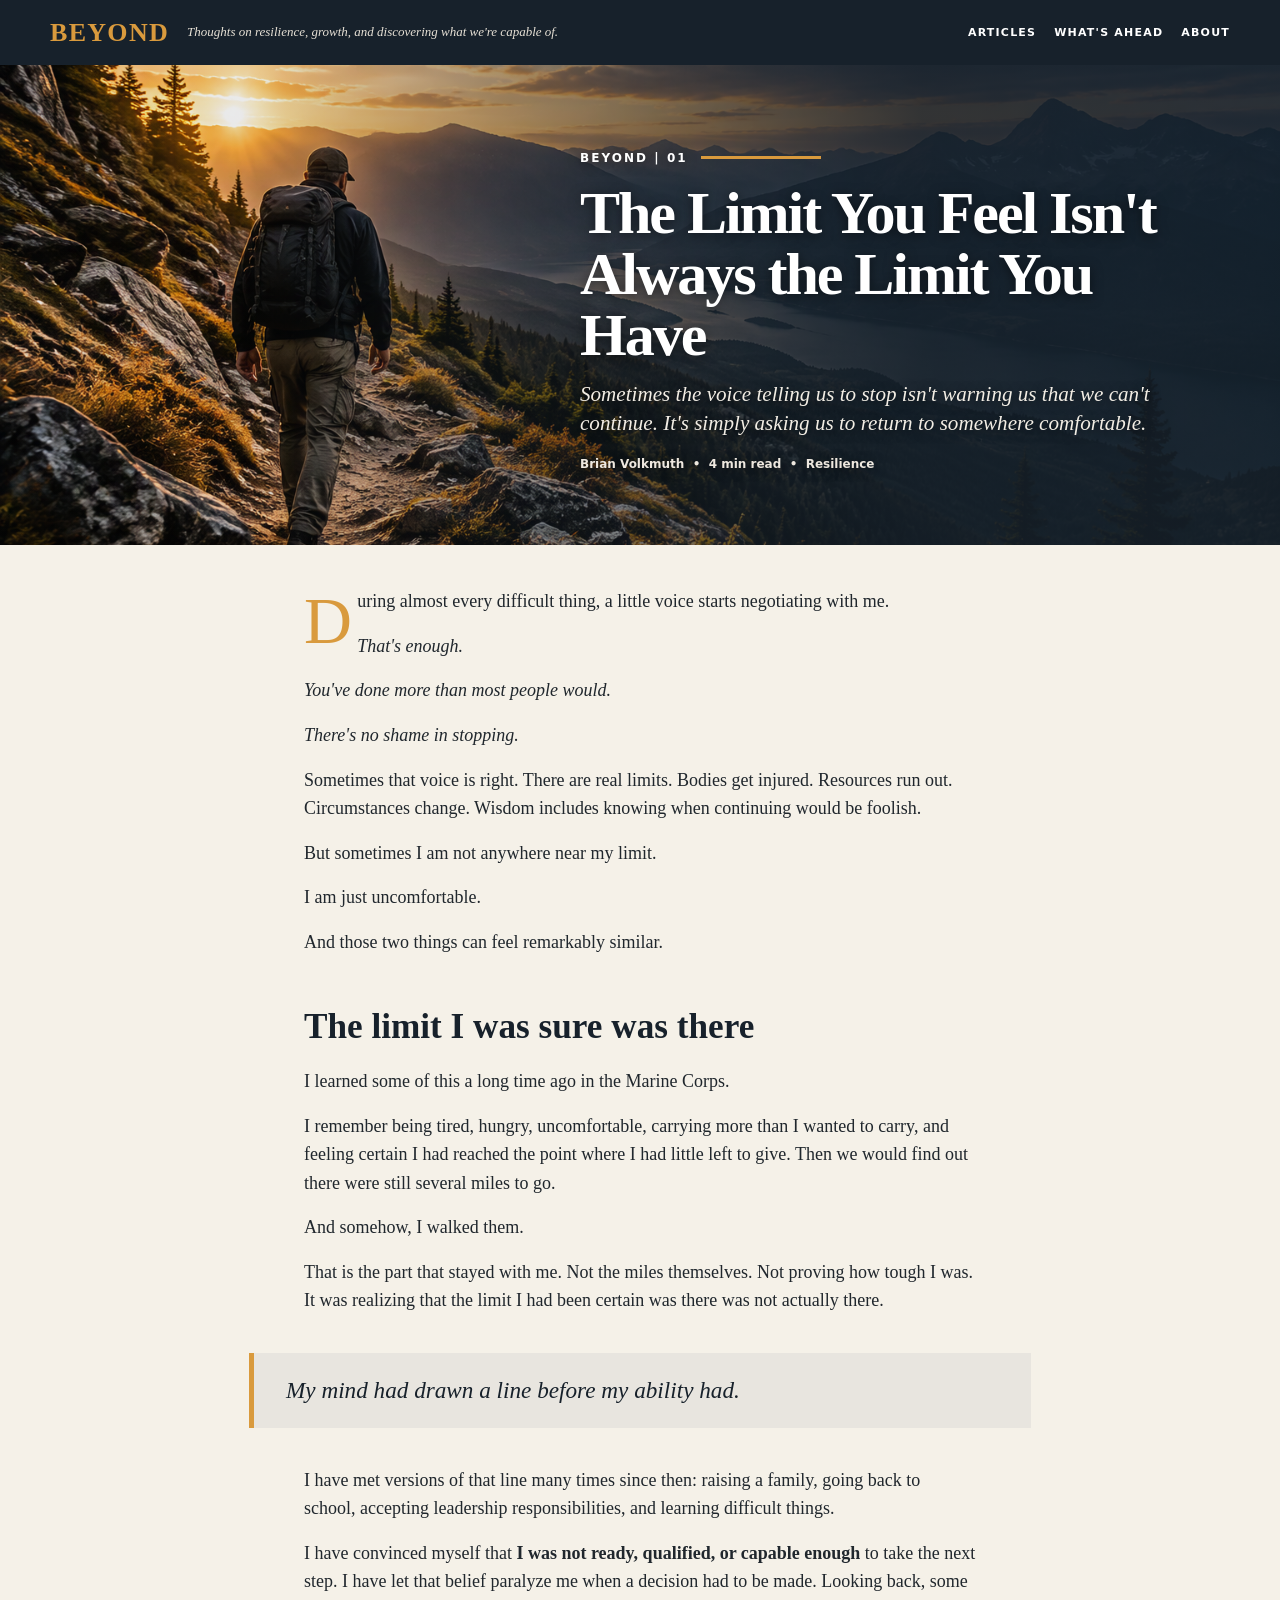
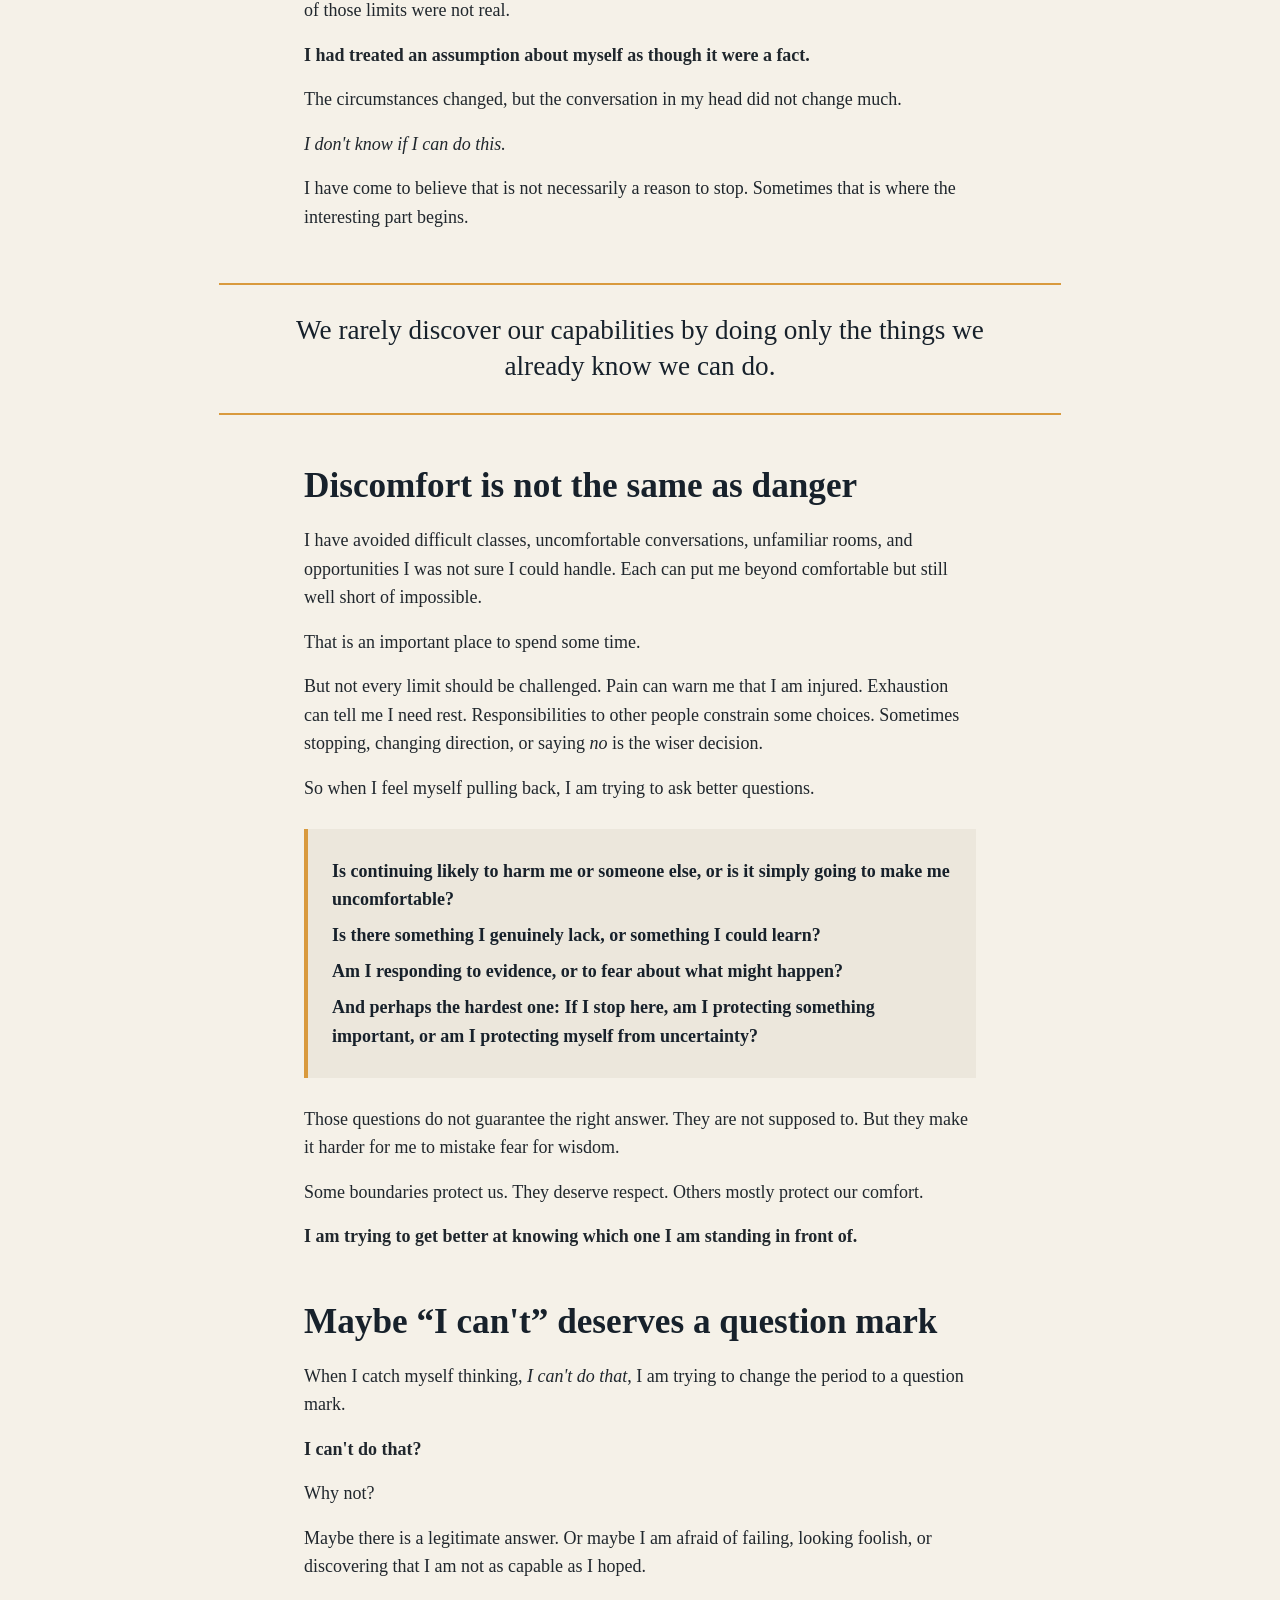
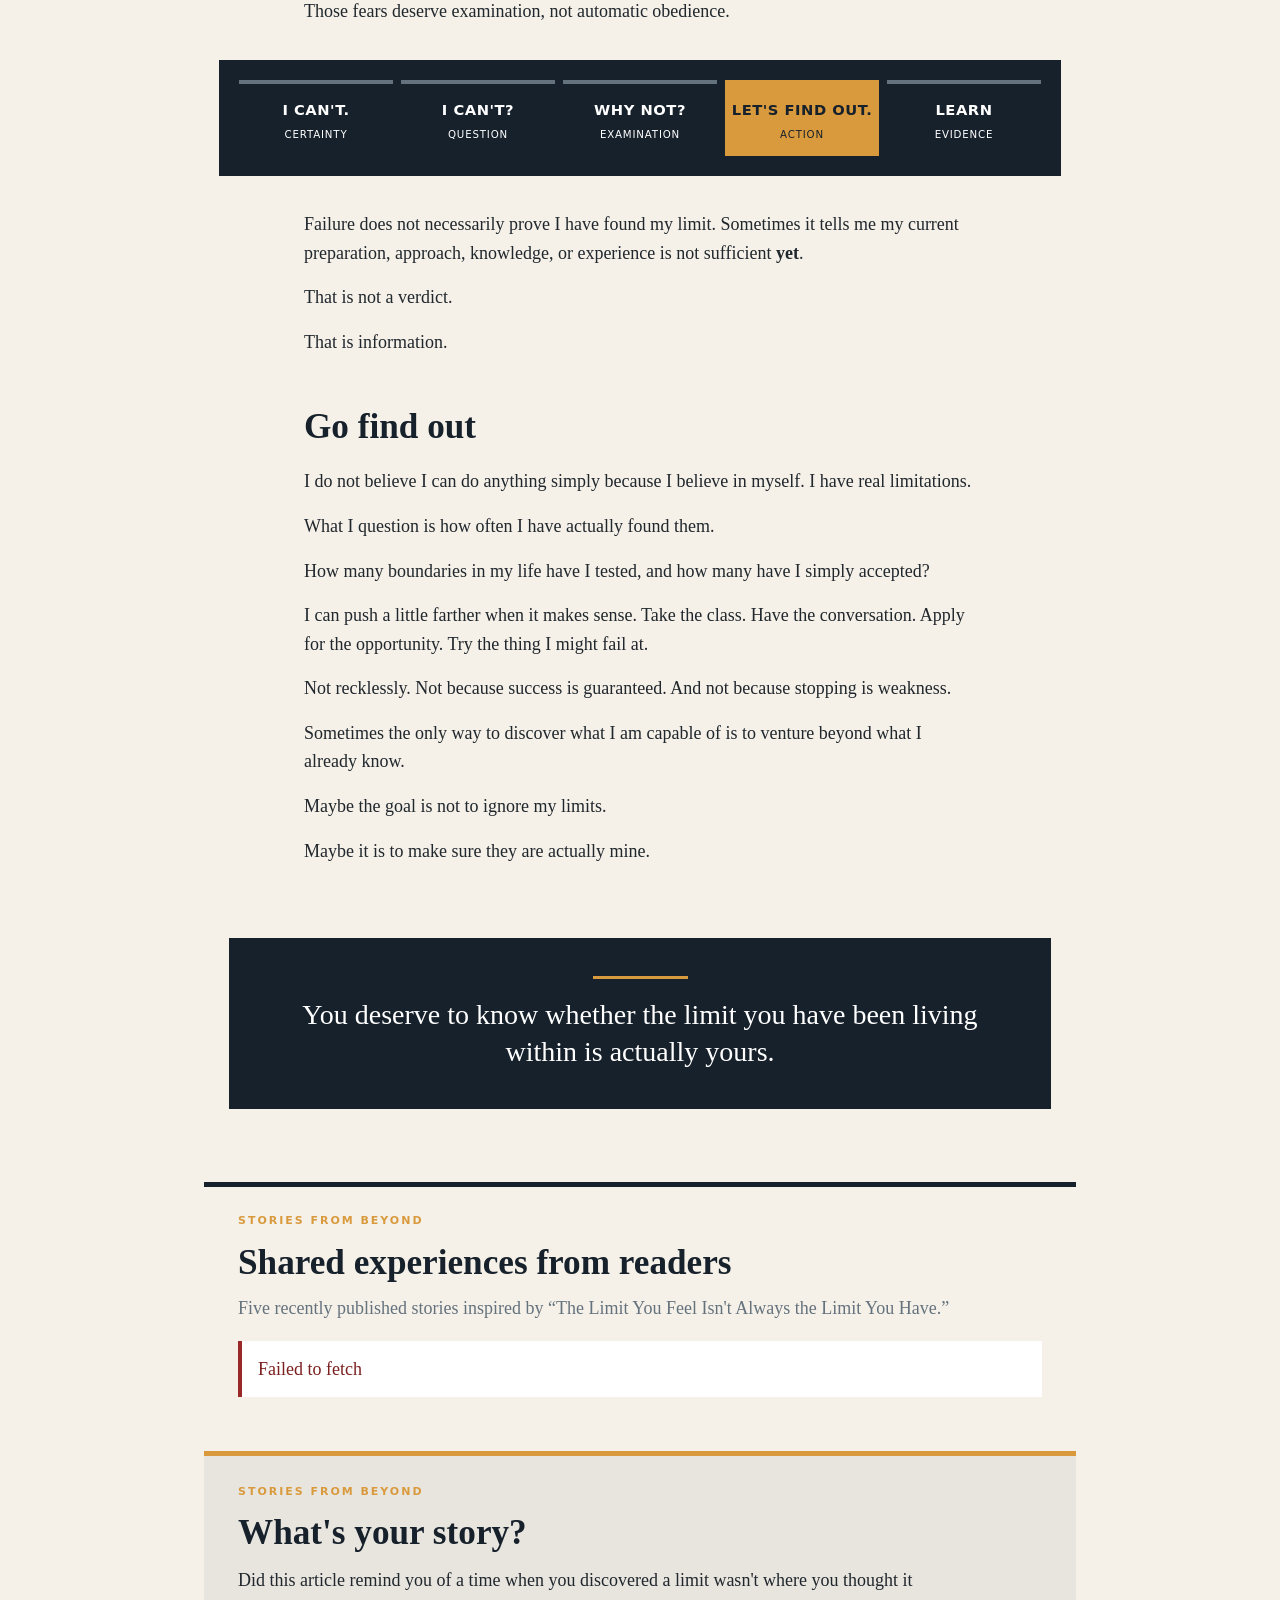
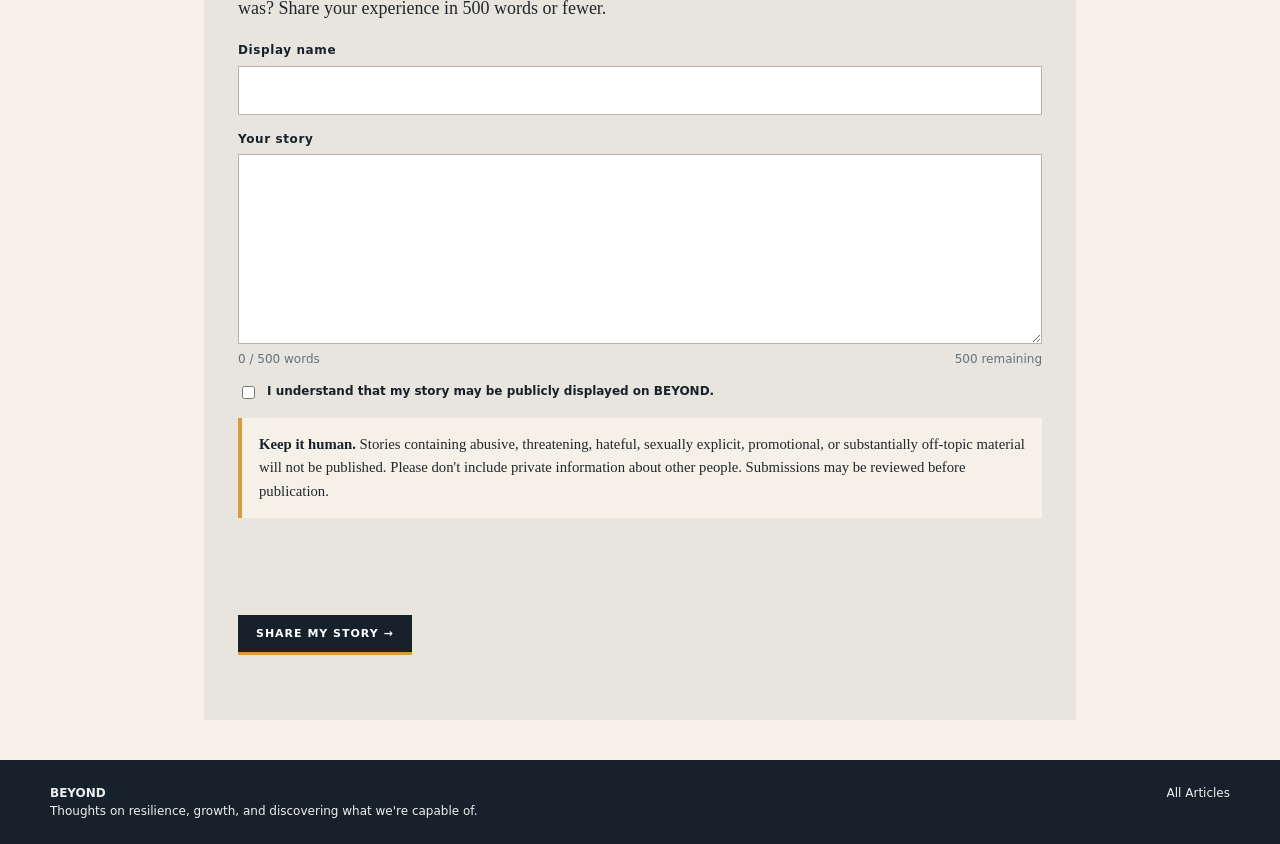
==== commit 799f2c8f: "Add files via upload" ====
--- a/article01.html
+++ b/article01.html
@@ -15,7 +15,7 @@
 </style>
 <link rel="stylesheet" href="beyond.css">
 
-<link rel="stylesheet" href="stories.css?v=2">
+<link rel="stylesheet" href="stories.css?v=3">
 <script src="https://challenges.cloudflare.com/turnstile/v0/api.js" async defer></script>
 </head>
 <body>
@@ -26,6 +26,19 @@
 <h2>Discomfort is not the same as danger</h2><p>I have avoided difficult classes, uncomfortable conversations, unfamiliar rooms, and opportunities I was not sure I could handle. Each can put me beyond comfortable but still well short of impossible.</p><p>That is an important place to spend some time.</p><p>But not every limit should be challenged. Pain can warn me that I am injured. Exhaustion can tell me I need rest. Responsibilities to other people constrain some choices. Sometimes stopping, changing direction, or saying <em>no</em> is the wiser decision.</p><p>So when I feel myself pulling back, I am trying to ask better questions.</p><div class="questions"><p>Is continuing likely to harm me or someone else, or is it simply going to make me uncomfortable?</p><p>Is there something I genuinely lack, or something I could learn?</p><p>Am I responding to evidence, or to fear about what might happen?</p><p>And perhaps the hardest one: If I stop here, am I protecting something important, or am I protecting myself from uncertainty?</p></div><p>Those questions do not guarantee the right answer. They are not supposed to. But they make it harder for me to mistake fear for wisdom.</p><p>Some boundaries protect us. They deserve respect. Others mostly protect our comfort.</p><p><strong>I am trying to get better at knowing which one I am standing in front of.</strong></p>
 <h2>Maybe “I can't” deserves a question mark</h2><p>When I catch myself thinking, <em>I can't do that</em>, I am trying to change the period to a question mark.</p><p><strong>I can't do that?</strong></p><p>Why not?</p><p>Maybe there is a legitimate answer. Or maybe I am afraid of failing, looking foolish, or discovering that I am not as capable as I hoped.</p><p>Those fears deserve examination, not automatic obedience.</p><div class="progression highlight-4"><div class="step"><strong>I CAN'T.</strong><span>Certainty</span></div><div class="step"><strong>I CAN'T?</strong><span>Question</span></div><div class="step"><strong>WHY NOT?</strong><span>Examination</span></div><div class="step"><strong>LET'S FIND OUT.</strong><span>Action</span></div><div class="step"><strong>LEARN</strong><span>Evidence</span></div></div><p>Failure does not necessarily prove I have found my limit. Sometimes it tells me my current preparation, approach, knowledge, or experience is not sufficient <strong>yet</strong>.</p><p>That is not a verdict.</p><p>That is information.</p>
 <h2>Go find out</h2><p>I do not believe I can do anything simply because I believe in myself. I have real limitations.</p><p>What I question is how often I have actually found them.</p><p>How many boundaries in my life have I tested, and how many have I simply accepted?</p><p>I can push a little farther when it makes sense. Take the class. Have the conversation. Apply for the opportunity. Try the thing I might fail at.</p><p>Not recklessly. Not because success is guaranteed. And not because stopping is weakness.</p><p>Sometimes the only way to discover what I am capable of is to venture beyond what I already know.</p><p>Maybe the goal is not to ignore my limits.</p><p>Maybe it is to make sure they are actually mine.</p><section class="closing"><div class="line"></div>You deserve to know whether the limit you have been living within is actually yours.</section></main>
+
+
+<section class="published-stories" aria-labelledby="published-stories-heading">
+  <div class="published-stories-panel">
+    <div class="published-stories-kicker">Stories from BEYOND</div>
+    <h2 id="published-stories-heading">Shared experiences from readers</h2>
+    <p class="published-stories-intro">Five recently published stories inspired by “The Limit You Feel Isn't Always the Limit You Have.”</p>
+    <div id="published-stories-list" class="published-stories-list" aria-live="polite">
+      <p class="published-stories-empty">Loading reader stories…</p>
+    </div>
+  </div>
+</section>
+<script src="stories-display.js?v=1" defer></script>
 
 <section class="stories-section" aria-labelledby="stories-heading">
   <div class="stories-panel">
@@ -44,7 +57,7 @@
     </form>
   </div>
 </section>
-<script src="stories.js?v=2" defer></script>
+<script src="stories.js?v=3" defer></script>
 
 <footer><div class="footer-inner"><div><strong>BEYOND</strong><br>Thoughts on resilience, growth, and discovering what we're capable of.</div><div class="footer-nav"><a href="index.html">All Articles</a></div></div></footer>
 </body></html>
--- a/stories.css
+++ b/stories.css
@@ -1,2 +1,5 @@
 /* Stories from BEYOND - Article story submission component */
 .stories-section{max-width:920px;margin:0 auto 2.5rem;padding:0 24px}.stories-panel{background:#E8E5DF;border-top:5px solid #D99A3D;padding:30px 34px}.stories-kicker{color:#D99A3D;font:800 11px/1 system-ui,-apple-system,BlinkMacSystemFont,"Segoe UI",Arial,sans-serif;letter-spacing:.18em;text-transform:uppercase}.stories-panel h2{margin:.45em 0 .35em;color:#17212B}.stories-intro{max-width:680px;margin-bottom:1.25rem}.story-form{display:grid;gap:16px}.story-field{display:grid;gap:7px}.story-field label,.story-consent{font:700 12px/1.35 system-ui,-apple-system,BlinkMacSystemFont,"Segoe UI",Arial,sans-serif;letter-spacing:.05em;color:#17212B}.story-field input,.story-field textarea{width:100%;border:1px solid #B9B2A5;background:#fff;color:#20272D;padding:12px 13px;font:16px/1.45 system-ui,-apple-system,BlinkMacSystemFont,"Segoe UI",Arial,sans-serif}.story-field textarea{min-height:190px;resize:vertical}.story-field input:focus,.story-field textarea:focus{outline:3px solid rgba(217,154,61,.35);border-color:#D99A3D}.story-counter{display:flex;justify-content:space-between;gap:12px;color:#64727D;font:12px/1.35 system-ui,-apple-system,BlinkMacSystemFont,"Segoe UI",Arial,sans-serif}.story-counter.warning{color:#8A5A12;font-weight:700}.story-counter.over{color:#A32727;font-weight:800}.story-consent{display:flex;align-items:flex-start;gap:9px;letter-spacing:0;font-weight:600}.story-consent input{margin-top:3px;flex:0 0 auto}.story-guidelines{margin:0;padding:15px 17px;background:#F5F1E8;border-left:4px solid #D99A3D;font-size:.92rem}.story-guidelines strong{color:#17212B}.turnstile-wrap{min-height:65px}.story-submit{justify-self:start;border:0;border-bottom:3px solid #D99A3D;background:#17212B;color:#fff;padding:13px 18px;font:800 11px/1 system-ui,-apple-system,BlinkMacSystemFont,"Segoe UI",Arial,sans-serif;letter-spacing:.09em;text-transform:uppercase;cursor:pointer}.story-submit:disabled{opacity:.55;cursor:not-allowed}.story-status{min-height:1.5em;margin:0;font:700 13px/1.45 system-ui,-apple-system,BlinkMacSystemFont,"Segoe UI",Arial,sans-serif}.story-status.success{color:#285C38}.story-status.error{color:#9B2828}.story-trap{position:absolute!important;left:-10000px!important;width:1px!important;height:1px!important;overflow:hidden!important}@media(max-width:800px){.stories-section{padding:0 20px;margin-bottom:2rem}.stories-panel{padding:24px 22px}.story-field textarea{min-height:170px}.story-submit{width:100%}}@media(max-width:420px){.stories-section{padding:0 18px}.stories-panel{padding:21px 18px}.story-counter{display:block}.turnstile-wrap{overflow:hidden}}
+
+/* Published Stories from BEYOND */
+.published-stories{max-width:920px;margin:0 auto 1.6rem;padding:0 24px}.published-stories-panel{background:#F5F1E8;border-top:5px solid #17212B;padding:28px 34px}.published-stories-kicker{color:#D99A3D;font:800 11px/1 system-ui,-apple-system,BlinkMacSystemFont,"Segoe UI",Arial,sans-serif;letter-spacing:.18em;text-transform:uppercase}.published-stories-panel h2{margin:.48em 0 .3em;color:#17212B}.published-stories-intro{margin:0 0 1.15rem;color:#64727D}.published-stories-list{display:grid;gap:12px}.reader-story{background:#fff;border-left:4px solid #D99A3D;padding:18px 20px}.reader-story-header{margin:0 0 8px;color:#17212B;font:800 12px/1.3 system-ui,-apple-system,BlinkMacSystemFont,"Segoe UI",Arial,sans-serif;letter-spacing:.02em}.reader-story-text{margin:0;white-space:pre-wrap}.reader-story-date{margin:9px 0 0;color:#64727D;font:11px/1.3 system-ui,-apple-system,BlinkMacSystemFont,"Segoe UI",Arial,sans-serif}.published-stories-empty,.published-stories-error{margin:0;padding:14px 16px;background:#fff;color:#64727D}.published-stories-error{border-left:4px solid #9B2828;color:#7C1F1F}@media(max-width:800px){.published-stories{padding:0 20px;margin-bottom:1.4rem}.published-stories-panel{padding:23px 22px}.reader-story{padding:16px 17px}}@media(max-width:420px){.published-stories{padding:0 18px}.published-stories-panel{padding:20px 18px}}
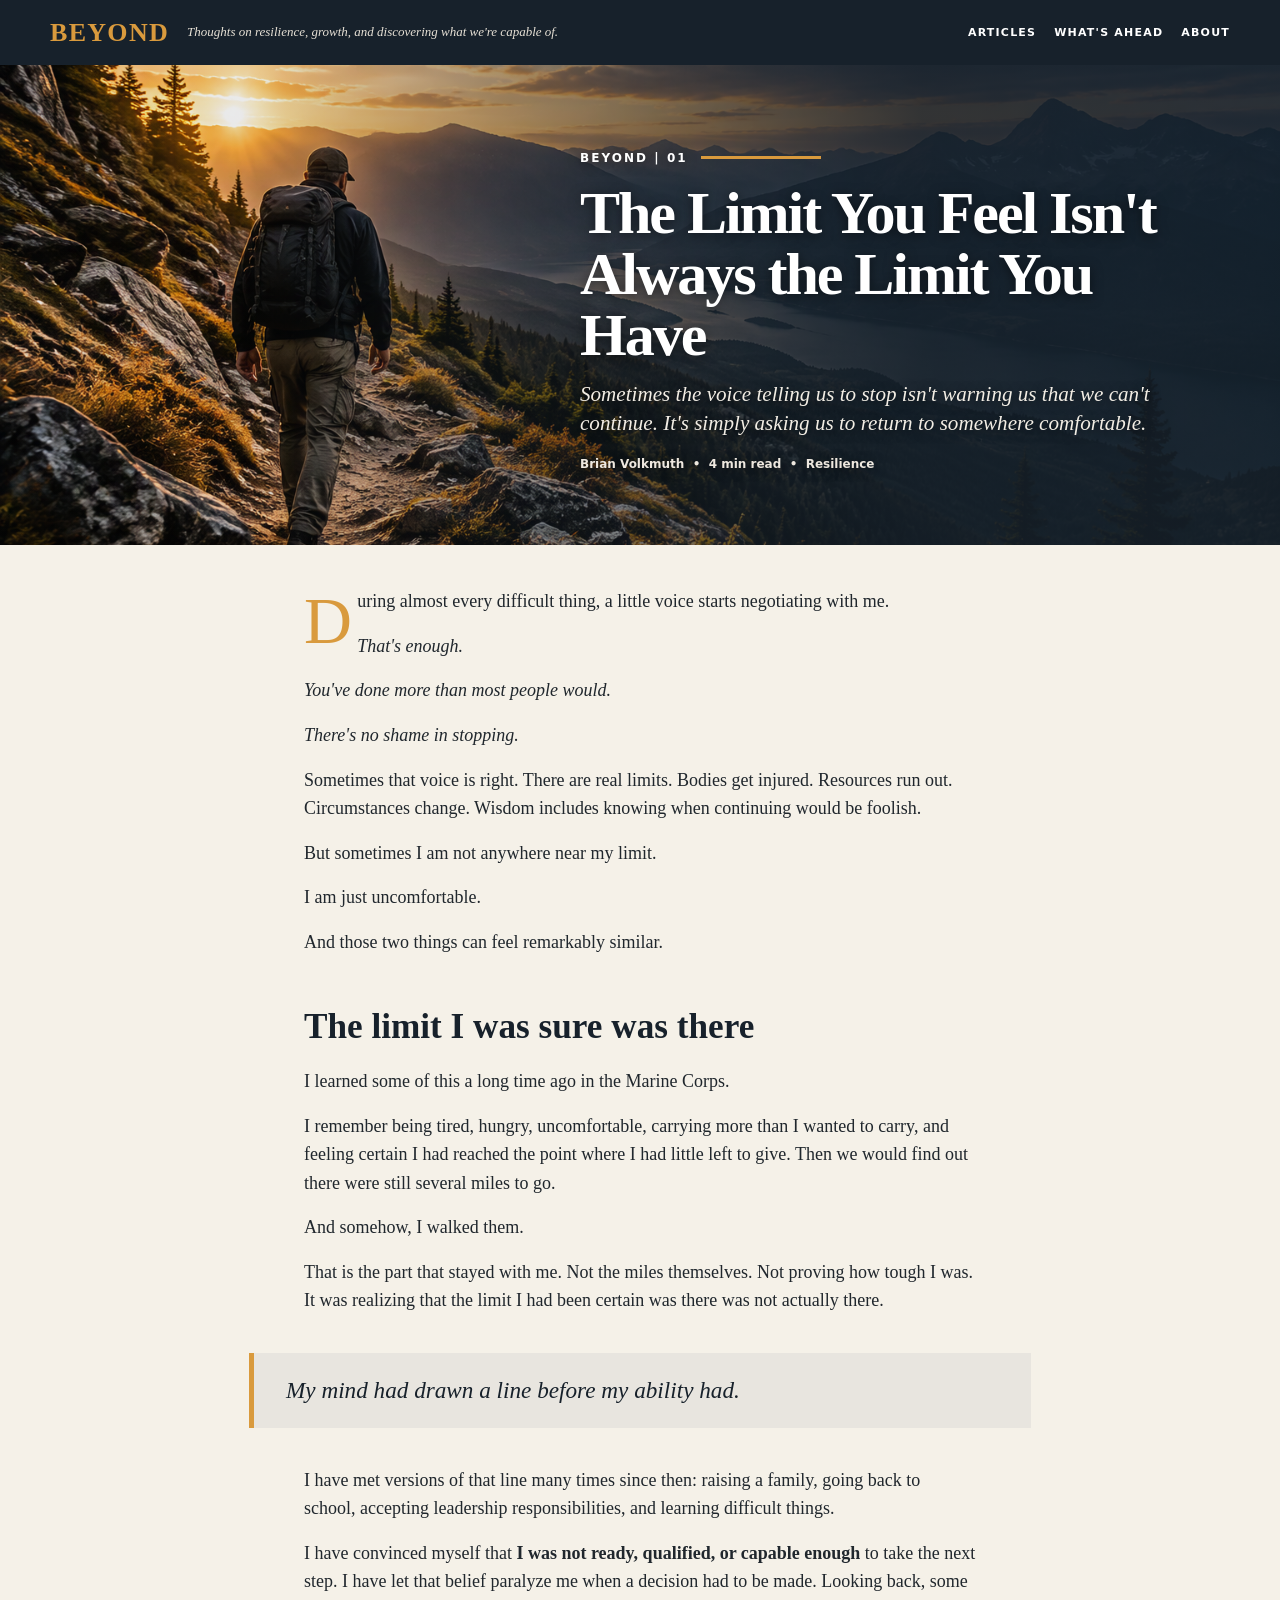
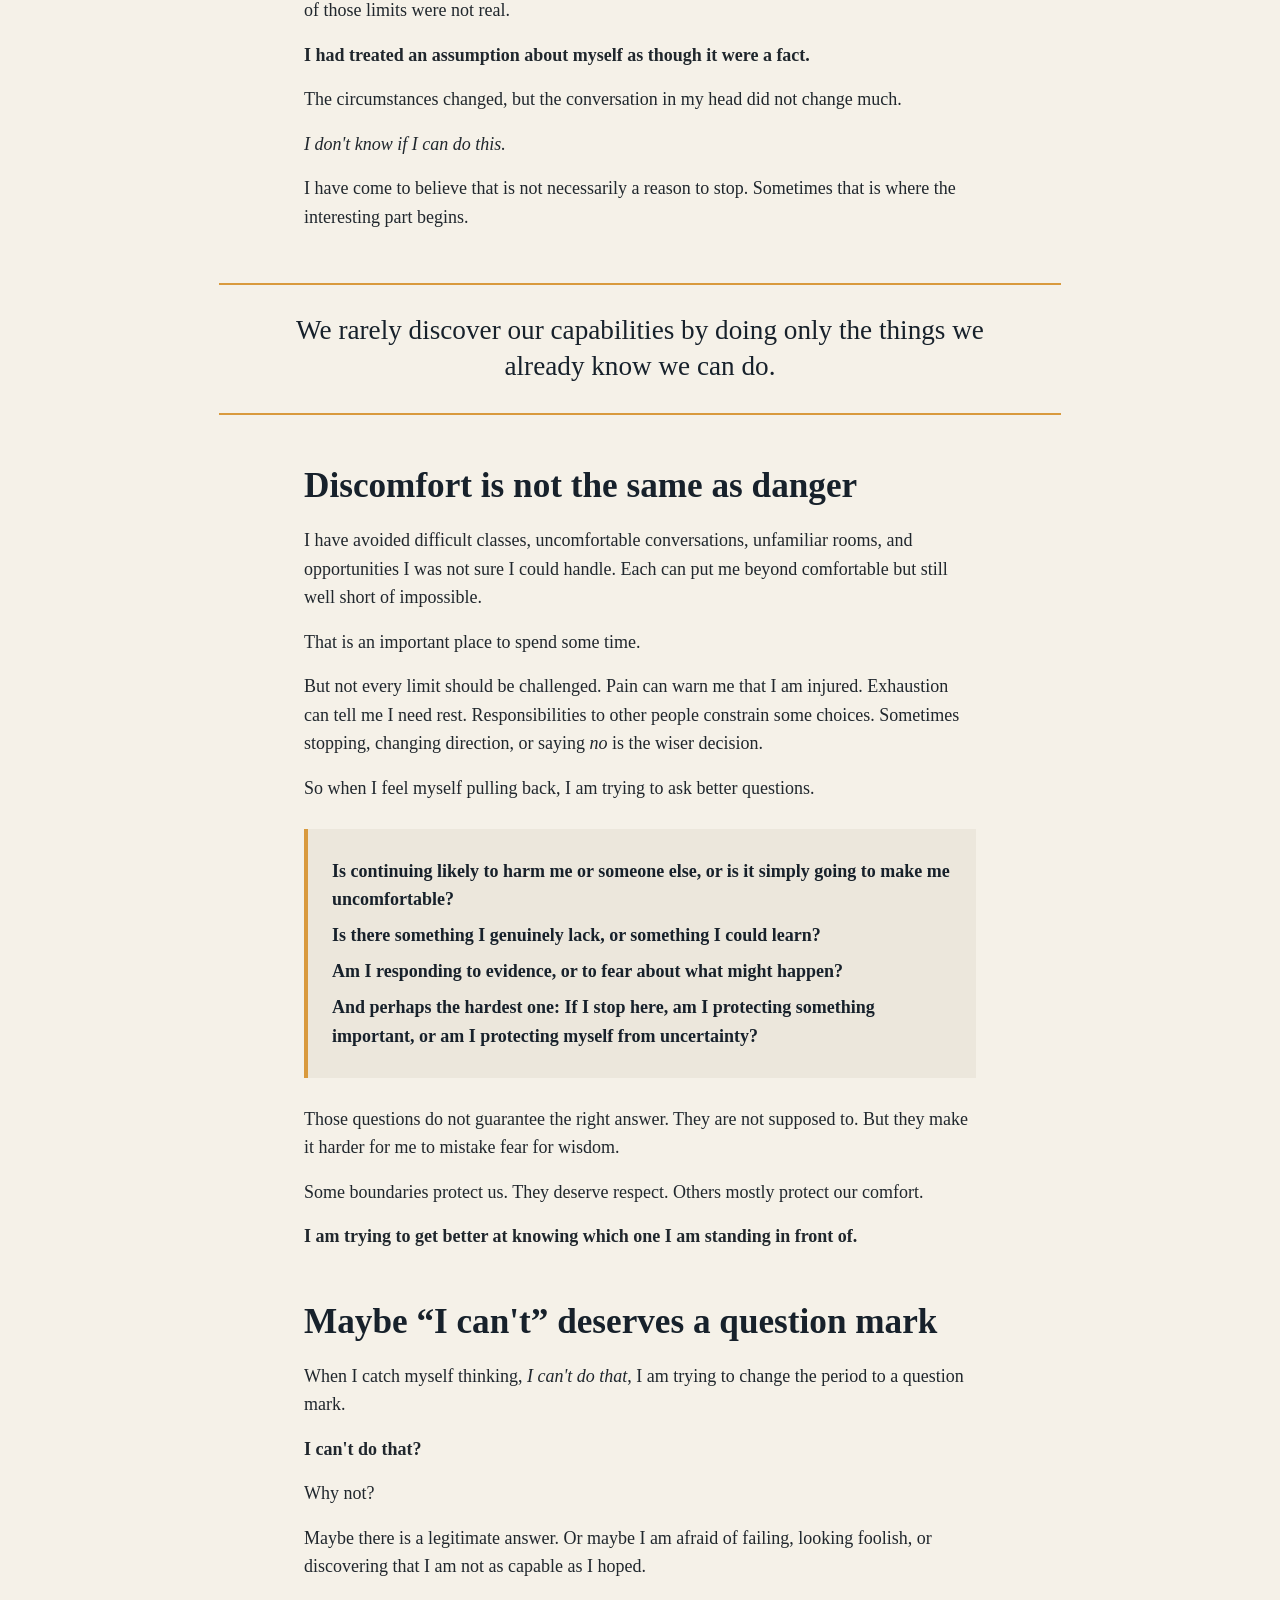
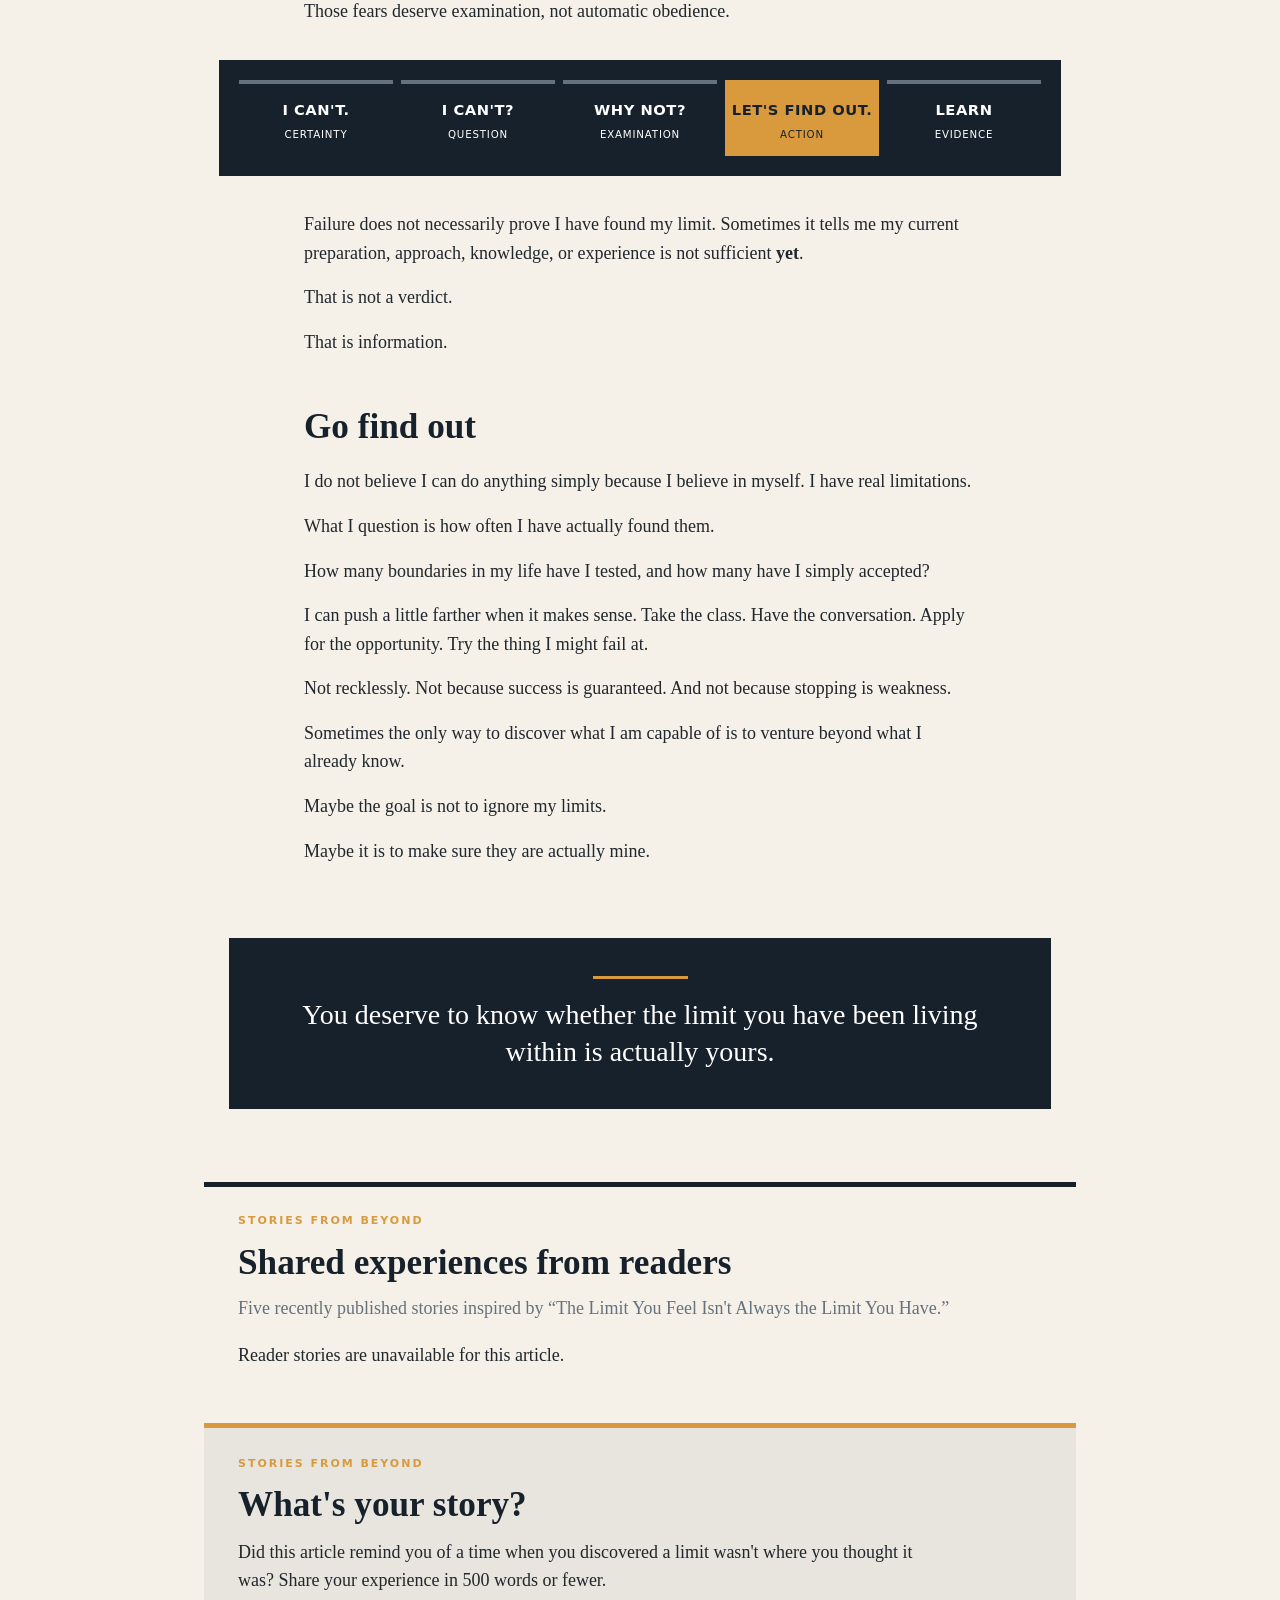
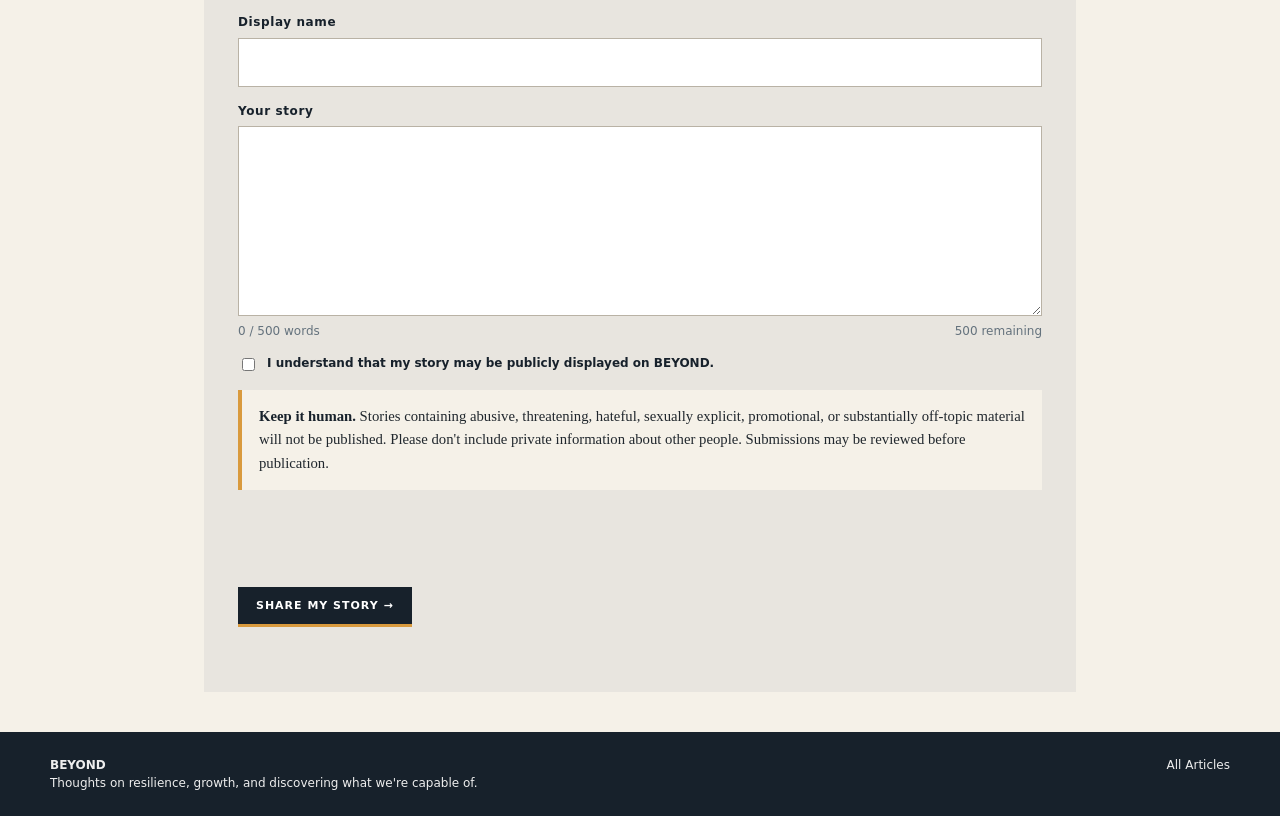
==== commit c8b900c2: "Update article01.html" ====
--- a/article01.html
+++ b/article01.html
@@ -45,7 +45,7 @@
     <div class="stories-kicker">Stories from BEYOND</div>
     <h2 id="stories-heading">What's your story?</h2>
     <p class="stories-intro">Did this article remind you of a time when you discovered a limit wasn't where you thought it was? Share your experience in 500 words or fewer.</p>
-    <form id="beyond-story-form" class="story-form" novalidate>
+   <form id="beyond-story-form" class="story-form" data-article-number="1" novalidate>
       <div class="story-field"><label for="story-display-name">Display name</label><input id="story-display-name" name="display_name" type="text" maxlength="80" autocomplete="name" required></div>
       <div class="story-field"><label for="story-text">Your story</label><textarea id="story-text" name="story" required aria-describedby="story-word-count story-guidelines"></textarea><div class="story-counter"><span id="story-word-count">0 / 500 words</span><span id="story-remaining">500 remaining</span></div></div>
       <div class="story-trap" aria-hidden="true"><label for="story-website">Website</label><input id="story-website" name="website" type="text" tabindex="-1" autocomplete="off"></div>
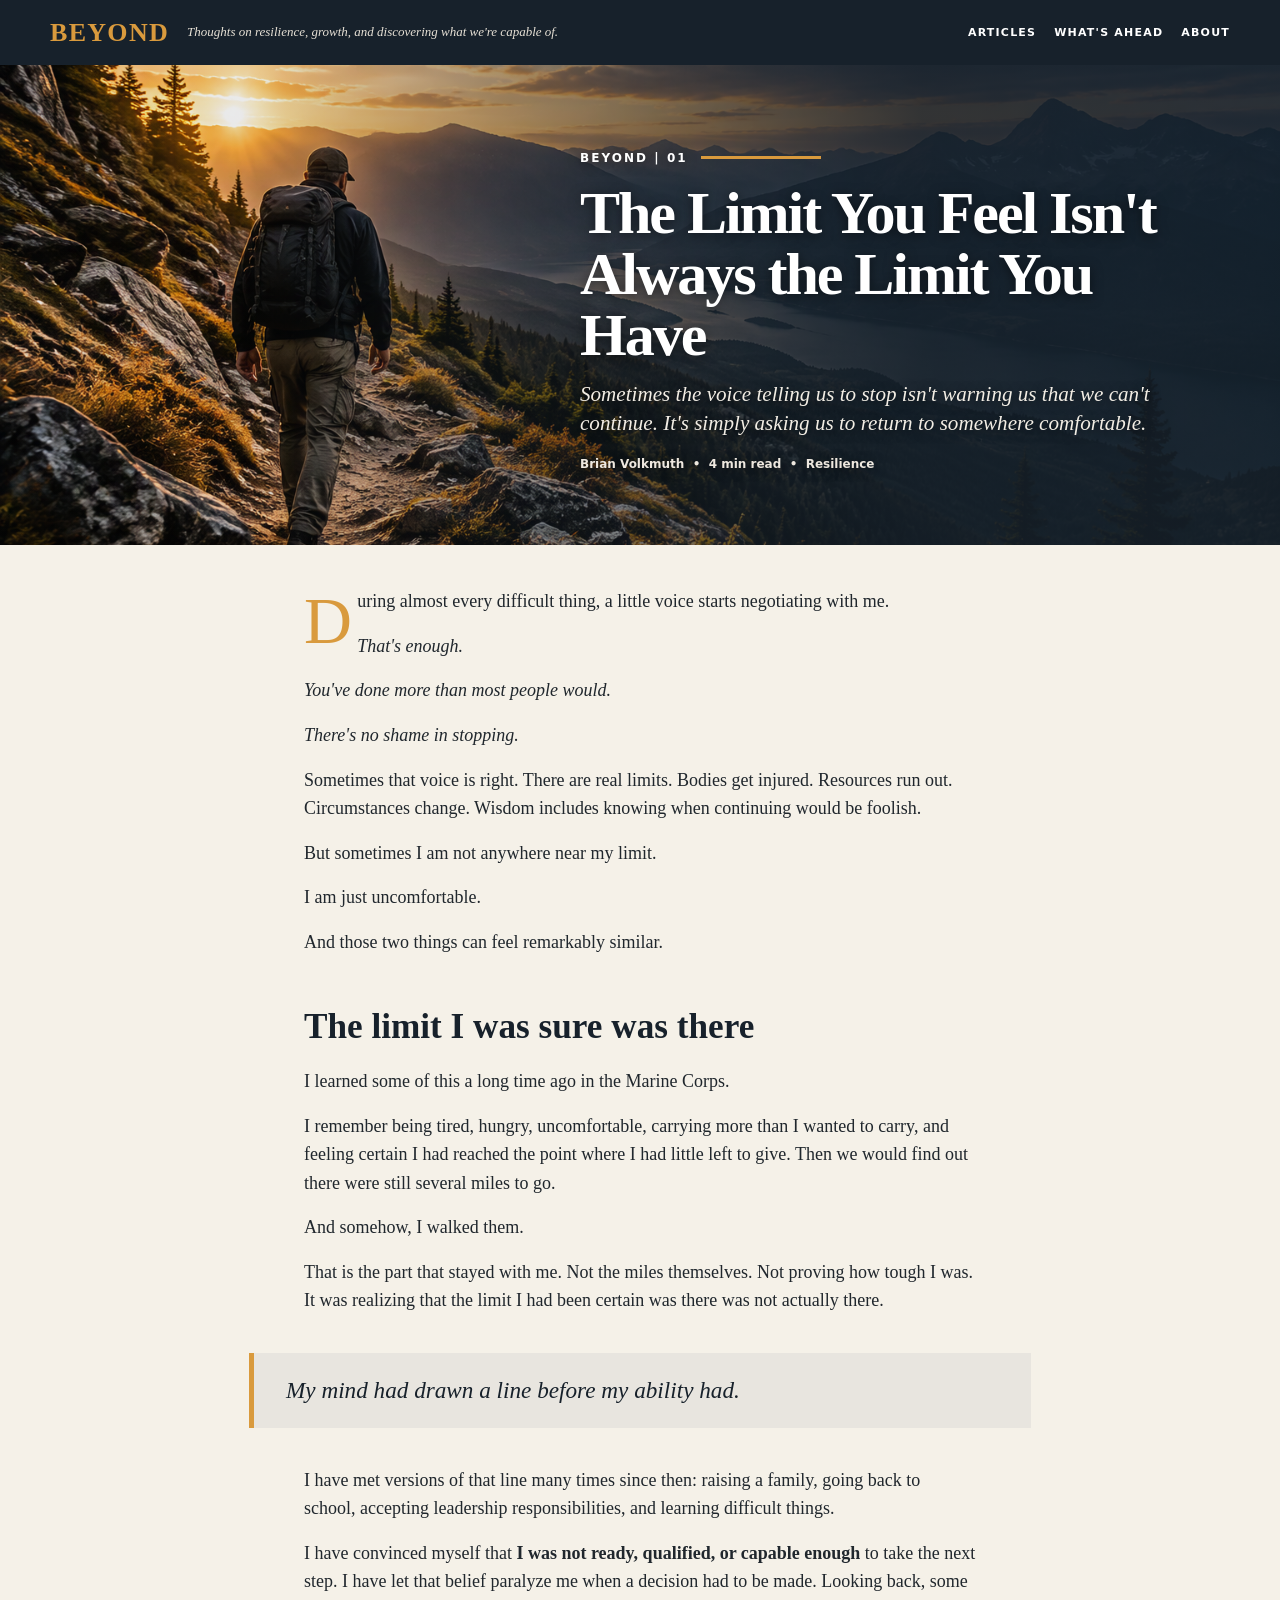
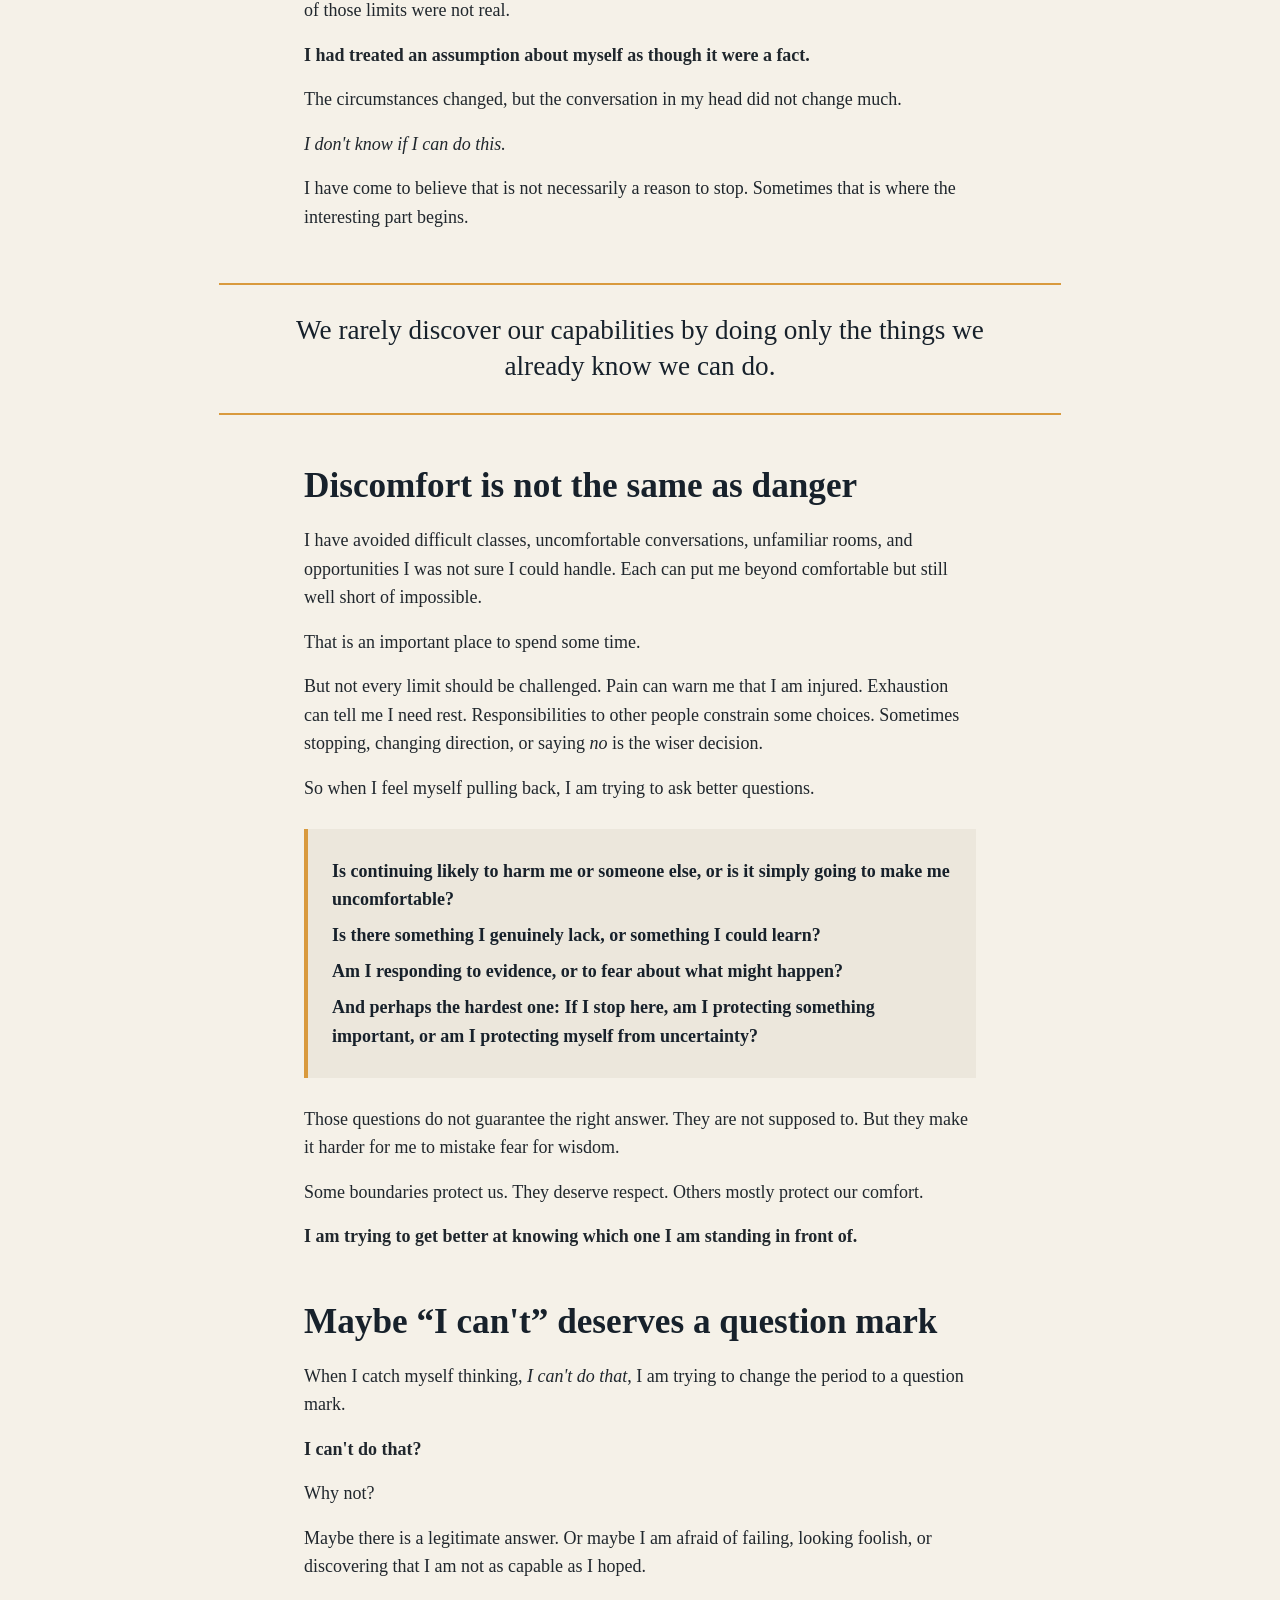
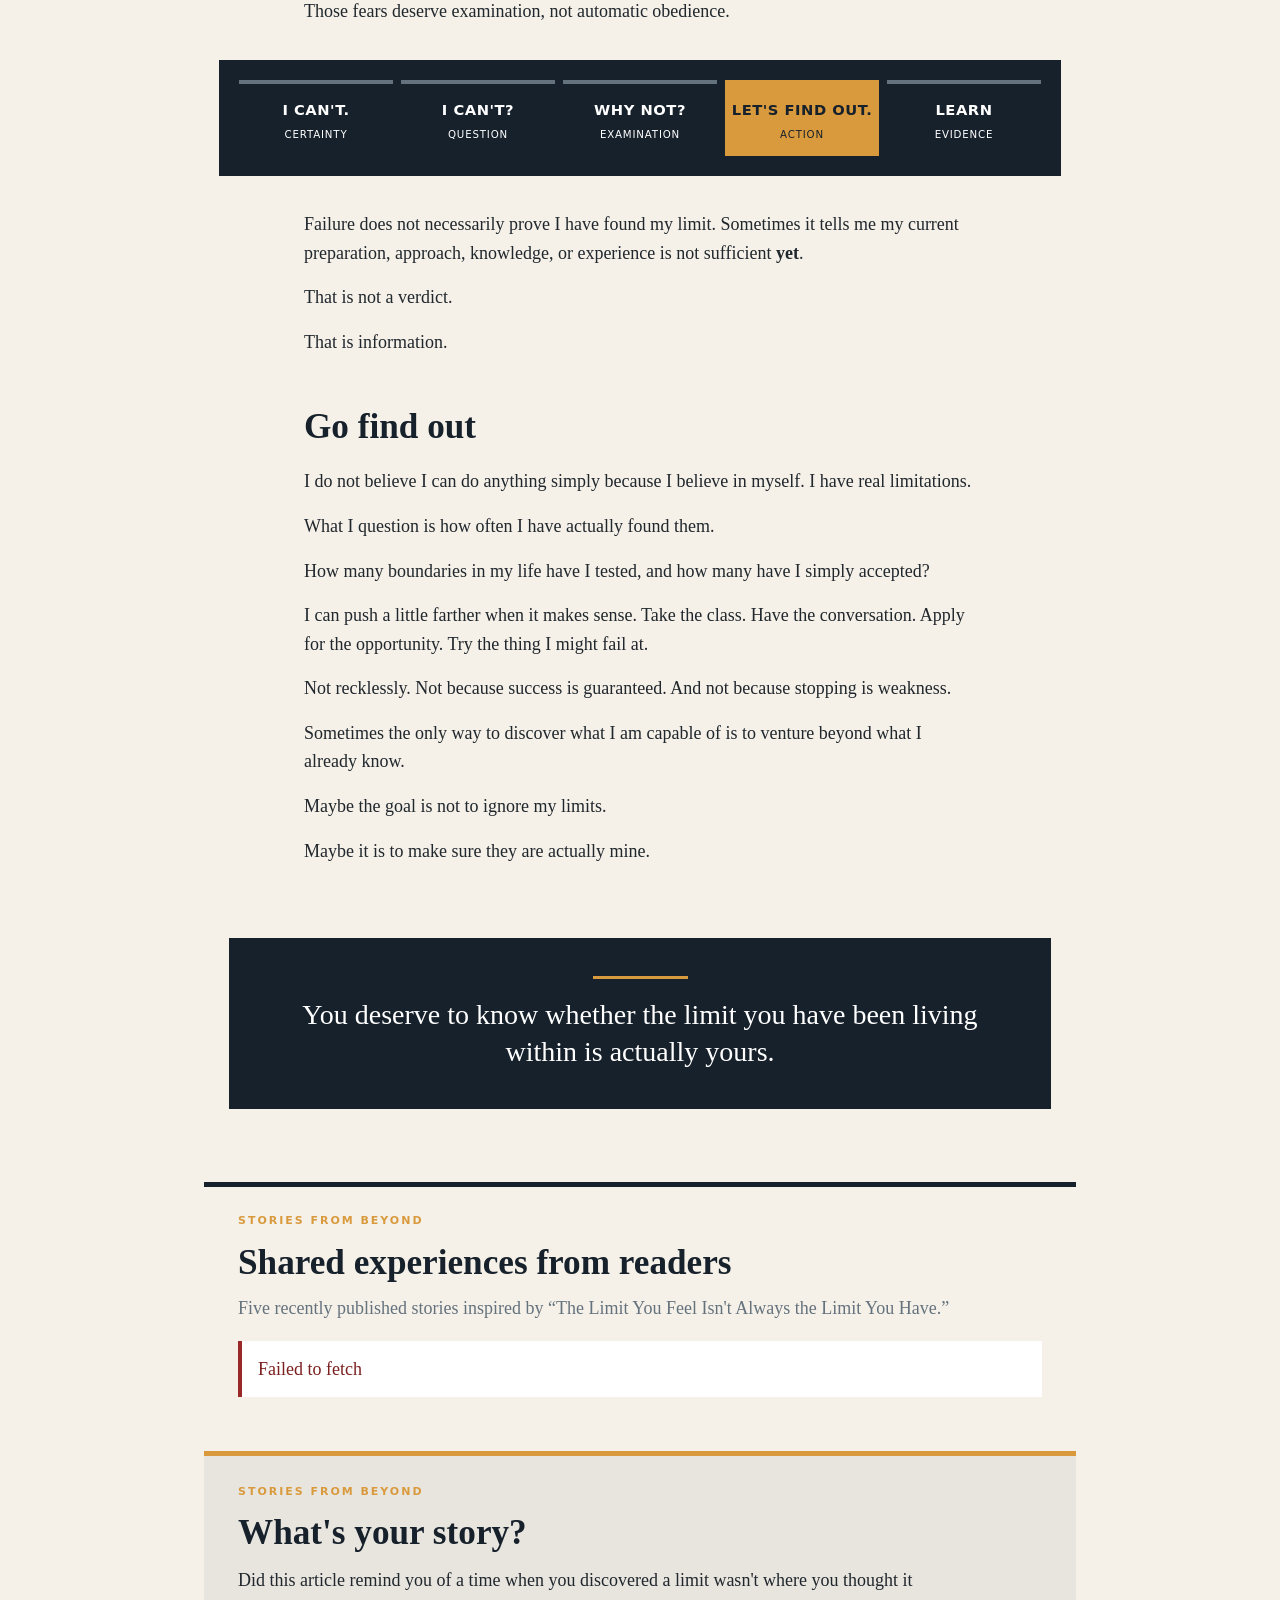
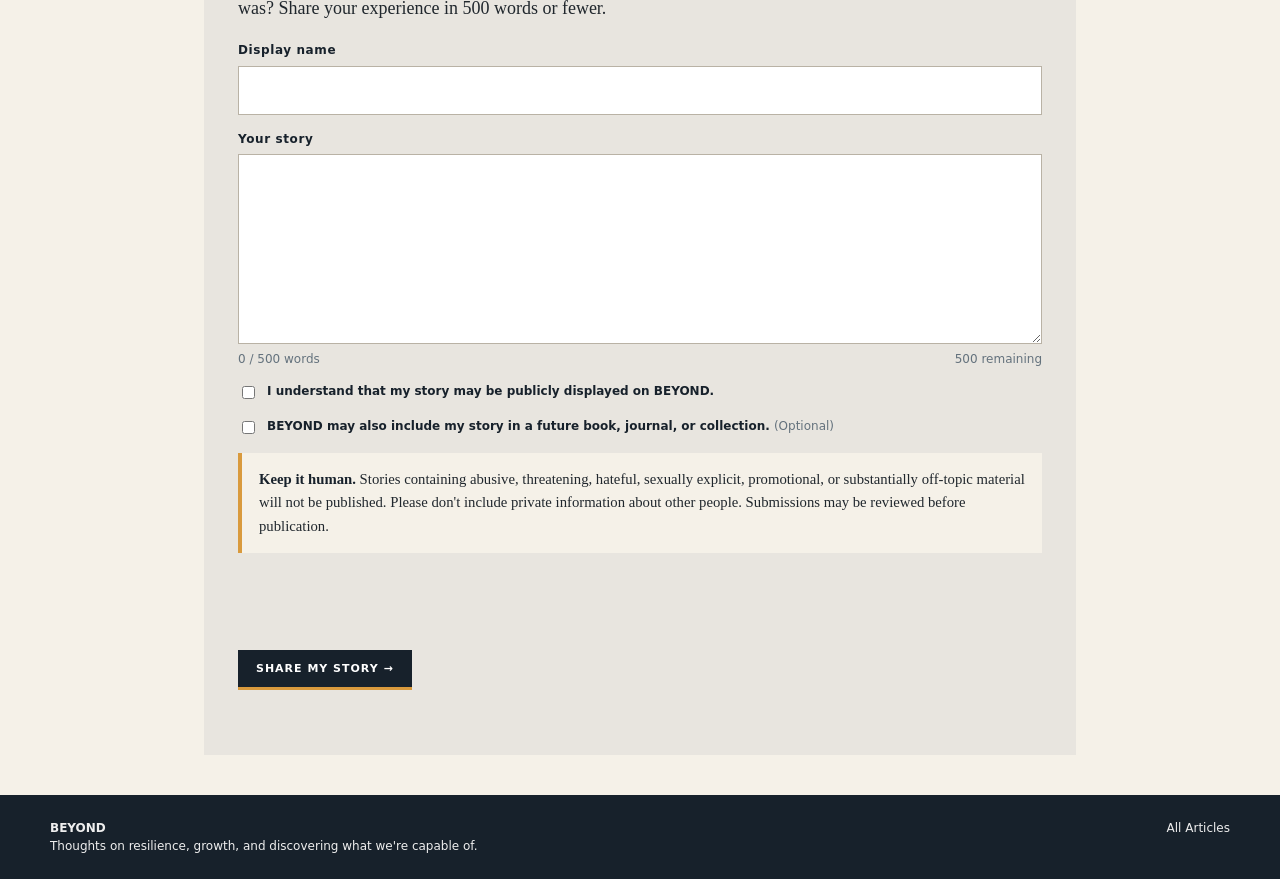
==== commit 67739fc1: "Update article01.html" ====
--- a/article01.html
+++ b/article01.html
@@ -33,7 +33,7 @@
     <div class="published-stories-kicker">Stories from BEYOND</div>
     <h2 id="published-stories-heading">Shared experiences from readers</h2>
     <p class="published-stories-intro">Five recently published stories inspired by “The Limit You Feel Isn't Always the Limit You Have.”</p>
-    <div id="published-stories-list" class="published-stories-list" aria-live="polite">
+    <div id="published-stories-list" class="published-stories-list" data-article-number="1" aria-live="polite">
       <p class="published-stories-empty">Loading reader stories…</p>
     </div>
   </div>
